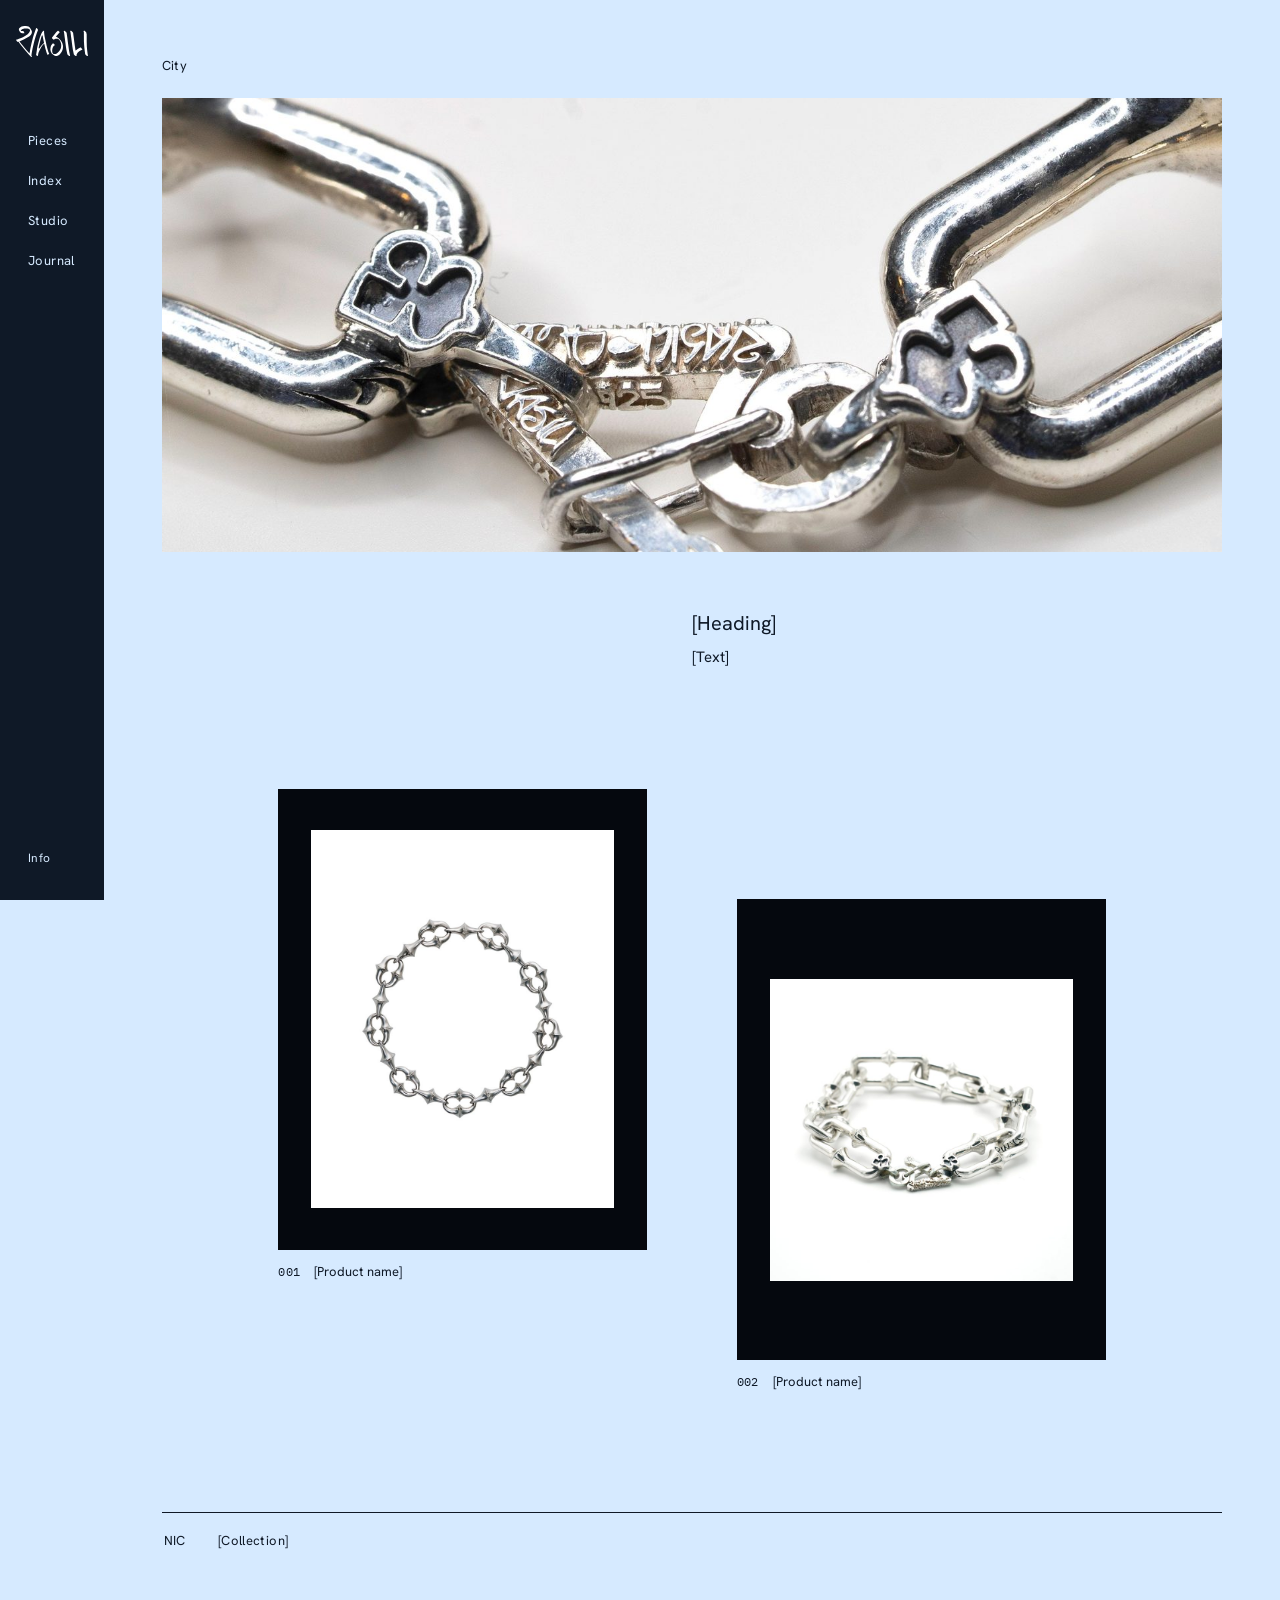
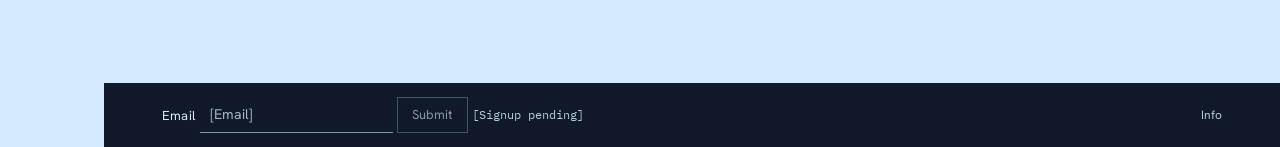
==== collection.html @ 46f1f7d4 "Build Vasili2 pale-blue gallery prototype Static site for GitHub Pages under /Vasili2/: navy side ra" ====
<!doctype html>
<html lang="en">
<head>
<meta charset="utf-8">
<meta name="viewport" content="width=device-width, initial-scale=1">
<title>Collection | Vasili</title>
<meta name="robots" content="noindex">
<link rel="preconnect" href="https://fonts.googleapis.com">
<link rel="preconnect" href="https://fonts.gstatic.com" crossorigin>
<link rel="stylesheet" href="https://fonts.googleapis.com/css2?family=Hanken+Grotesk:wght@400;500&family=IBM+Plex+Mono:wght@400&display=swap">
<link rel="stylesheet" href="css/site.css">
</head>
<body data-page="">
<div id="chrome"></div>

<main id="main">
  <div class="page" id="coll"></div>
</main>

<footer id="strip"></footer>

<script src="data/site-data.js"></script>
<script src="js/site.js"></script>
<script src="js/collection.js"></script>
</body>
</html>
---- css/site.css ----
/* Vasili2 prototype. Shared styles for every public page. */

:root {
  --ice: #D6EAFF;      /* dominant page field */
  --ice-2: #C3D1E2;    /* inset surfaces */
  --mute: #7F9BBD;     /* nonessential rules and decoration only */
  --navy: #0F1927;     /* navigation, controls, readable text */
  --ink: #05080E;      /* photographic stages, hidden map */
  --accent: #8FD0FF;   /* interactive accent on dark backgrounds */

  --rail: 104px;
  --gutter: clamp(16px, 4.5vw, 72px);
  --sans: "Hanken Grotesk", "Helvetica Neue", Helvetica, Arial, sans-serif;
  --mono: "IBM Plex Mono", ui-monospace, "SFMono-Regular", Menlo, Consolas, monospace;
  --t-fast: 160ms;
  --t: 240ms;
  --ease: cubic-bezier(.3, .1, .2, 1);
}

*, *::before, *::after { box-sizing: border-box; }

html { -webkit-text-size-adjust: 100%; }

body {
  margin: 0;
  background: var(--ice);
  color: var(--navy);
  font-family: var(--sans);
  font-size: 15px;
  line-height: 1.5;
  overflow-x: hidden;
}

img { display: block; max-width: 100%; }
a { color: inherit; }
button { font: inherit; color: inherit; }

:focus-visible {
  outline: 2px solid var(--navy);
  outline-offset: 3px;
}
.on-dark :focus-visible,
.rail :focus-visible,
.topbar :focus-visible,
.strip :focus-visible,
.dlg--dark :focus-visible { outline-color: var(--accent); }

.visually-hidden {
  position: absolute !important; width: 1px; height: 1px; padding: 0; margin: -1px;
  overflow: hidden; clip: rect(0 0 0 0); white-space: nowrap; border: 0;
}

.skip {
  position: fixed; left: 8px; top: -60px; z-index: 100;
  background: var(--navy); color: var(--ice); padding: 10px 14px; text-decoration: none;
}
.skip:focus { top: 8px; }

.mono { font-family: var(--mono); font-size: 12px; letter-spacing: .02em; }
.ph { color: var(--navy); }           /* placeholder text, kept readable */
.label { font-size: 13px; letter-spacing: .03em; }

/* Text-style controls ------------------------------------------------------------ */
.tbtn {
  background: none; border: 0; padding: 10px 2px; min-height: 44px; cursor: pointer;
  font-size: 13px; letter-spacing: .03em; text-decoration: none;
  display: inline-flex; align-items: center; gap: 8px;
  transition: opacity var(--t-fast) var(--ease);
}
.tbtn:hover { opacity: .65; }
.tbtn[disabled] { cursor: default; opacity: .55; }
.tbtn--line { border-bottom: 1px solid currentColor; padding-bottom: 4px; min-height: 0; }

/* Desktop rail -------------------------------------------------------------------- */
.rail {
  position: fixed; inset: 0 auto 0 0; width: var(--rail); z-index: 40;
  background: var(--navy); color: var(--ice);
  display: flex; flex-direction: column; padding: 26px 0 22px;
}
.rail__logo { display: block; padding: 0 16px; }
.rail__logo img { width: 72px; height: auto; }
.rail__nav { list-style: none; margin: 64px 0 0; padding: 0; }
.rail__nav a,
.rail__nav button,
.rail__info {
  position: relative; display: flex; align-items: center; width: 100%;
  min-height: 40px; padding: 0 16px 0 28px; background: none; border: 0;
  font-size: 13px; letter-spacing: .03em; text-decoration: none; cursor: pointer; text-align: left;
  transition: opacity var(--t-fast) var(--ease);
}
.rail__nav a:hover, .rail__nav button:hover, .rail__info:hover { opacity: .7; }
.rail__nav [aria-current="page"]::before,
.rail__nav [aria-expanded="true"]::before {
  content: ""; position: absolute; left: 0; top: 50%; width: 18px; height: 1px; background: var(--ice);
}
.rail__info { margin-top: auto; font-size: 12px; }

.topbar { display: none; }

main, .strip { margin-left: var(--rail); }

/* Mobile top bar ------------------------------------------------------------------ */
@media (max-width: 820px) {
  .rail { display: none; }
  main, .strip { margin-left: 0; }
  .topbar {
    position: sticky; top: 0; z-index: 40; display: flex; align-items: center; justify-content: space-between;
    height: 56px; padding: 0 16px; background: var(--navy); color: var(--ice);
  }
  .topbar__logo img { width: 62px; height: auto; }
  .topbar .tbtn { color: var(--ice); }
}

/* Dialogs ------------------------------------------------------------------------- */
.dlg {
  border: 0; padding: 0; color: var(--navy); background: var(--ice-2);
  max-width: none; max-height: none;
}
.dlg::backdrop { background: rgba(5, 8, 14, .5); }
.dlg[open] { animation: dlg-in var(--t) var(--ease); }
@keyframes dlg-in { from { opacity: 0; } to { opacity: 1; } }
.dlg--dark { background: var(--ink); color: var(--ice); }
.dlg__close { position: absolute; top: 10px; right: 16px; }

.info-dlg {
  position: fixed; margin: 0; left: calc(var(--rail) + 12px); top: auto; bottom: 20px;
  width: 260px; background: var(--navy); color: var(--ice); padding: 18px 20px 14px;
}
.info-dlg::backdrop { background: transparent; }
.info-dlg ul { list-style: none; margin: 0; padding: 0; }
.info-dlg a { display: flex; align-items: center; min-height: 40px; text-decoration: none; font-size: 13px; }
.info-dlg a:hover { opacity: .7; }
.info-dlg .dlg__close { position: static; margin-top: 6px; color: var(--ice); }

.index-dlg {
  position: fixed; margin: 0; inset: 0 auto 0 var(--rail); height: 100%;
  width: min(760px, calc(100vw - var(--rail))); padding: 34px 44px 40px; overflow-y: auto;
}
.index-dlg h2 { font-weight: 400; font-size: 13px; letter-spacing: .03em; margin: 0 0 28px; }
.index-grid { display: grid; grid-template-columns: repeat(3, 1fr); gap: 22px; margin-bottom: 44px; }
.index-tile { text-decoration: none; display: block; }
.index-tile__img { aspect-ratio: 4 / 5; background: var(--ink); overflow: hidden; }
.index-tile__img img { width: 100%; height: 100%; object-fit: cover; transition: transform var(--t) var(--ease); }
.index-tile:hover img { transform: scale(1.02); }
.index-tile__name { display: flex; justify-content: space-between; margin-top: 10px; font-size: 13px; }
.index-sel { list-style: none; display: flex; gap: 28px; padding: 18px 0 0; margin: 0; border-top: 1px solid var(--navy); }
.index-sel a { font-size: 13px; text-decoration: none; display: inline-flex; min-height: 44px; align-items: center; }
.index-sel a:hover { text-decoration: underline; }

.menu-dlg {
  position: fixed; margin: 0; inset: 0; width: 100%; height: 100%;
  background: var(--navy); color: var(--ice); padding: 0 16px 32px; overflow-y: auto;
}
.menu-dlg__bar { display: flex; justify-content: space-between; align-items: center; height: 56px; }
.menu-dlg__bar img { width: 62px; }
.menu-dlg__bar .tbtn { color: var(--ice); }
.menu-dlg nav ul { list-style: none; padding: 0; margin: 40px 0 0; }
.menu-dlg nav a, .menu-dlg nav button {
  display: flex; align-items: center; min-height: 52px; font-size: 22px; text-decoration: none;
  background: none; border: 0; padding: 0; cursor: pointer; color: var(--ice);
}
.menu-dlg__info { margin-top: 40px; border-top: 1px solid rgba(214, 234, 255, .35); padding-top: 18px; }
.menu-dlg__info a { font-size: 14px !important; min-height: 44px !important; }

@media (max-width: 820px) {
  .info-dlg { left: 16px; right: 16px; width: auto; }
  .index-dlg { inset: 0; width: 100%; padding: 20px 16px 32px; }
  .index-grid { grid-template-columns: 1fr 1fr; gap: 14px; }
  .index-sel { flex-wrap: wrap; gap: 6px 22px; }
}

/* Email strip --------------------------------------------------------------------- */
.strip { background: var(--navy); color: var(--ice); }
.strip__inner {
  display: flex; flex-wrap: wrap; align-items: center; gap: 12px 20px;
  padding: 14px var(--gutter); min-height: 64px;
}
.strip label { font-size: 13px; letter-spacing: .03em; }
.strip input {
  flex: 0 1 280px; min-width: 0; height: 36px; padding: 0 10px; border: 0; border-bottom: 1px solid rgba(214, 234, 255, .6);
  background: transparent; color: var(--ice); font: inherit; font-size: 14px; border-radius: 0;
}
.strip input::placeholder { color: rgba(214, 234, 255, .75); }
.strip button { background: none; border: 1px solid rgba(214, 234, 255, .45); color: var(--ice); height: 36px; padding: 0 14px; font-size: 13px; }
.strip button[disabled] { opacity: .6; cursor: not-allowed; }
.strip .pending { font-family: var(--mono); font-size: 12px; color: var(--ice); opacity: .85; }
.strip__end { margin-left: auto; font-size: 12px; opacity: .85; }
.strip__end a { text-decoration: none; }
.strip__end a:hover { text-decoration: underline; }

/* Generic layout ------------------------------------------------------------------ */
.page { padding: 56px var(--gutter) 120px; }
.page-head { display: flex; flex-wrap: wrap; align-items: baseline; gap: 10px 32px; margin-bottom: 48px; }
.page-head h1 { font-size: 13px; font-weight: 400; letter-spacing: .03em; margin: 0; }

.frame {        /* dark photographic stage for light product photos */
  background: var(--ink); display: flex; align-items: center; justify-content: center; overflow: hidden;
}
.frame img { max-width: 100%; max-height: 100%; object-fit: contain; }
.frame--pad { padding: 9%; }
.cover { overflow: hidden; background: var(--ink); }
.cover img { width: 100%; height: 100%; object-fit: cover; }

.placeholder-box {
  border: 1px solid var(--navy); display: flex; align-items: center; justify-content: center;
  font-family: var(--mono); font-size: 12px; color: var(--navy); background: transparent;
}
.placeholder-box--video { aspect-ratio: 16 / 9; }
.on-dark .placeholder-box { border-color: rgba(214, 234, 255, .55); color: var(--ice); }

.card { text-decoration: none; display: block; }
.card__meta { display: flex; gap: 14px; align-items: baseline; padding-top: 12px; font-size: 13px; }
.card__img { transition: opacity var(--t) var(--ease); }
.card:hover .card__img { opacity: .9; }

/* Home: object stage -------------------------------------------------------------- */
.home-hero {
  min-height: calc(100vh - 0px); padding: 9vh var(--gutter) 6vh;
  display: flex; flex-direction: column; justify-content: center;
}
.stage-wrap {
  position: relative; width: 60%; margin-left: 22%;
  height: clamp(360px, 70vh, 860px);
}
.stage {
  position: absolute; inset: 0; background: var(--ink); touch-action: pan-y;
}
.slide {
  position: absolute; inset: 0; opacity: 0; visibility: hidden;
  transition: opacity 300ms var(--ease), visibility 0s linear 300ms;
}
.slide.is-active { opacity: 1; visibility: visible; transition: opacity 300ms var(--ease), visibility 0s; }
.slide__main { position: absolute; inset: 6% 0; display: flex; justify-content: center; align-items: center; }
.slide__main img { height: 100%; max-width: 80%; width: auto; object-fit: contain; }
.slide__inset {
  position: absolute; left: calc(-1 * clamp(140px, 15vw, 250px) * .55); bottom: -9%;
  width: clamp(140px, 15vw, 250px); aspect-ratio: 2 / 3; margin: 0;
  border: 1px solid var(--navy); background: var(--ink);
}
.slide__inset img { width: 100%; height: 100%; object-fit: cover; }

.stage-ctrl {
  width: 60%; margin-left: 22%; margin-top: calc(clamp(360px, 70vh, 860px) * .09 + 22px);
  display: flex; align-items: center; gap: 22px; border-top: 1px solid var(--navy); padding-top: 4px;
}
.stage-ctrl .count { margin-right: auto; }

@media (max-width: 820px) {
  .home-hero { min-height: 0; padding: 16px 16px 24px; }
  .stage-wrap, .stage-ctrl { width: 100%; margin-left: 0; }
  .stage-wrap { height: min(118vw, 66vh); }
  .slide__main { inset: 6% 0; }
  .slide__main img { max-width: 86%; }
  .slide__inset { left: 12px; top: calc(100% - 16px); bottom: auto; width: 30%; }
  .stage-ctrl {
    margin-top: 0; min-height: calc((100vw - 32px) * .45 - 16px);
    padding: 6px 0 0 calc(30% + 28px); border-top: 0;
    display: grid; grid-template-columns: auto auto; justify-content: start; align-content: start; gap: 0 18px;
  }
  .stage-ctrl .count { grid-column: 1 / -1; margin: 6px 0 2px; }
}

/* Home: collection composition ---------------------------------------------------- */
.home-coll {
  display: grid; grid-template-columns: repeat(12, 1fr); column-gap: 20px;
  padding: 16vh var(--gutter) 18vh;
}
.home-coll__city { grid-column: 2 / span 5; grid-row: 1 / span 2; }
.home-coll__city .cover { aspect-ratio: 2 / 3; }
.home-coll__nic { grid-column: 8 / span 3; grid-row: 1; margin-top: 18vh; }
.home-coll__nic .cover { aspect-ratio: 4 / 5; }
.home-coll__video { grid-column: 8 / span 4; grid-row: 2; align-self: end; margin-top: 64px; }
.coll-tile { text-decoration: none; display: block; }
.coll-tile img { transition: transform 300ms var(--ease); }
.coll-tile:hover img { transform: scale(1.015); }
.coll-tile__name { display: flex; justify-content: space-between; padding-top: 12px; font-size: 13px; letter-spacing: .03em; }

@media (max-width: 820px) {
  .home-coll { display: block; padding: 96px 16px 80px; }
  .home-coll__city { width: 82%; }
  .home-coll__nic { width: 58%; margin: 56px 0 0 auto; }
  .home-coll__video { margin-top: 56px; }
}

/* Pieces -------------------------------------------------------------------------- */
.filters { display: flex; gap: 24px; list-style: none; margin: 0; padding: 0; }
.filters button { background: none; border: 0; cursor: pointer; font-size: 13px; letter-spacing: .03em; min-height: 44px; padding: 0; position: relative; }
.filters button[aria-pressed="true"]::after { content: ""; position: absolute; left: 0; right: 0; bottom: 10px; height: 1px; background: var(--navy); }
.filters button:hover { opacity: .7; }

.ex-grid {
  display: grid; grid-template-columns: repeat(4, 1fr); column-gap: clamp(20px, 3vw, 48px); row-gap: 72px;
  align-items: start;
}
.ex-grid > li { list-style: none; position: relative; }
.ex-grid { padding: 0; margin: 0; }
.ex-grid .is-lead { grid-column: 1 / span 2; grid-row: span 2; }
.ex-grid .is-lead .card__img { aspect-ratio: 4 / 5; }
.ex-grid .slot-2 { grid-column: 3; margin-top: 18%; }
.ex-grid .slot-3 { grid-column: 4; margin-top: 62%; }
.ex-grid .slot-4 { grid-column: 3 / span 2; width: 62%; margin-left: 38%; }
.ex-grid .card__img { aspect-ratio: 4 / 5; }
.ex-grid .quick { position: absolute; right: 0; bottom: 0; }
.ex-grid.is-filtering li { animation: fade-in var(--t) var(--ease); }
@keyframes fade-in { from { opacity: 0; } to { opacity: 1; } }

@media (max-width: 820px) {
  .page { padding: 32px 16px 80px; }
  .ex-grid { grid-template-columns: 1fr 1fr; row-gap: 48px; column-gap: 14px; }
  .ex-grid .is-lead { grid-column: 1 / span 2; grid-row: auto; }
  .ex-grid .slot-2 { grid-column: 1; margin-top: 0; }
  .ex-grid .slot-3 { grid-column: 2; margin-top: 30%; }
  .ex-grid .slot-4 { grid-column: 1 / span 2; width: 70%; margin-left: 30%; }
}

/* Quick view */
.qv-dlg { width: min(860px, calc(100vw - 32px)); padding: 0; }
.qv { display: grid; grid-template-columns: 1.2fr 1fr; }
.qv .frame { aspect-ratio: 4 / 5; }
.qv__body { padding: 56px 28px 28px; display: flex; flex-direction: column; gap: 10px; }
.qv__body .tbtn--line { align-self: flex-start; margin-top: auto; }
@media (max-width: 640px) { .qv { grid-template-columns: 1fr; } .qv .frame { aspect-ratio: 1; } .qv__body { padding: 20px 16px; } }

/* Collection ---------------------------------------------------------------------- */
.coll-label { display: flex; gap: 18px; align-items: baseline; margin: 0 0 22px; font-size: 13px; font-weight: 400; letter-spacing: .03em; }

.coll--landscape .coll-hero { aspect-ratio: 21 / 9; }
.coll--landscape .coll-intro { max-width: 380px; margin: 56px 0 0 50%; }
.coll--landscape .coll-pieces {
  display: grid; grid-template-columns: 1fr 1fr; column-gap: clamp(32px, 7vw, 120px); row-gap: 96px;
  width: 78%; margin: 120px auto 0; padding: 0; list-style: none;
}
.coll--landscape .coll-pieces li:nth-child(even) { margin-top: 30%; }

.coll--portrait .coll-top { display: grid; grid-template-columns: repeat(12, 1fr); column-gap: 20px; align-items: end; }
.coll--portrait .coll-hero { grid-column: 6 / span 5; aspect-ratio: 2 / 3; margin-top: 4vh; }
.coll--portrait .coll-intro { grid-column: 2 / span 3; grid-row: 1; align-self: end; padding-bottom: 24px; }
.coll--portrait .coll-pieces { list-style: none; padding: 0; margin: 140px 0 0; display: grid; grid-template-columns: repeat(12, 1fr); column-gap: 20px; row-gap: 40px; }
.coll--portrait .coll-pieces li:nth-child(3n+1) { grid-column: 2 / span 4; }
.coll--portrait .coll-pieces li:nth-child(3n+2) { grid-column: 8 / span 3; margin-top: 30vh; }
.coll--portrait .coll-pieces li:nth-child(3n) { grid-column: 4 / span 4; }

.coll-pieces .card__img { aspect-ratio: 4 / 5; }
.coll-intro h2 { font-weight: 400; font-size: 20px; margin: 0 0 8px; }
.coll-intro p { margin: 0; }

@media (max-width: 820px) {
  .coll--landscape .coll-hero { aspect-ratio: 4 / 3; }
  .coll--landscape .coll-intro { margin: 32px 0 0; }
  .coll--landscape .coll-pieces { grid-template-columns: 1fr; width: 100%; row-gap: 56px; margin-top: 64px; }
  .coll--landscape .coll-pieces li:nth-child(even) { margin-top: 0; width: 76%; margin-left: auto; }
  .coll--portrait .coll-top { display: block; }
  .coll--portrait .coll-hero { width: 82%; margin-left: auto; }
  .coll--portrait .coll-intro { padding: 28px 0 0; }
  .coll--portrait .coll-pieces { display: block; margin-top: 64px; }
  .coll--portrait .coll-pieces li { margin-bottom: 56px; }
  .coll--portrait .coll-pieces li:nth-child(odd) { width: 80%; }
  .coll--portrait .coll-pieces li:nth-child(even) { width: 66%; margin-left: auto; margin-top: 0; }
}

.coll-other { display: flex; gap: 28px; margin-top: 120px; border-top: 1px solid var(--navy); padding-top: 6px; }

/* Product ------------------------------------------------------------------------- */
.pd { padding: 32px var(--gutter) 120px; }
.pd-stage {
  position: relative; width: 100%; height: clamp(380px, 76vh, 900px); background: var(--ink);
  border: 0; padding: 0; cursor: zoom-in; display: block;
}
.pd-stage__img { position: absolute; inset: 0; display: flex; align-items: center; justify-content: center; padding: 5%; transition: opacity var(--t) var(--ease); }
.pd-stage__img img { max-width: 100%; max-height: 100%; object-fit: contain; }
.pd-stage__hint { position: absolute; right: 16px; bottom: 12px; color: var(--ice); }
.pd-thumbs { display: flex; gap: 10px; list-style: none; margin: 12px 0 0; padding: 0; overflow-x: auto; }
.pd-thumbs button { width: 64px; height: 80px; padding: 0; border: 1px solid transparent; background: var(--ink); cursor: pointer; display: block; }
.pd-thumbs button[aria-current="true"] { border-color: var(--navy); outline: 1px solid var(--navy); outline-offset: 2px; }
.pd-thumbs img { width: 100%; height: 100%; object-fit: cover; }

.pd-band {
  margin-top: 36px; background: var(--ice-2); display: flex; align-items: center; gap: 28px;
  padding: 6px 20px; border-top: 1px solid var(--navy);
}
.pd-band h1 { font-size: 15px; font-weight: 400; margin: 0; }
.pd-band .tbtn { margin-left: auto; }
.pd-band .tbtn span[aria-hidden] { display: inline-block; transition: transform var(--t) var(--ease); }
.pd-band .tbtn[aria-expanded="true"] span[aria-hidden] { transform: rotate(45deg); }

.pd-details { background: var(--ice-2); display: grid; grid-template-rows: 0fr; transition: grid-template-rows var(--t) var(--ease); }
.pd-details.is-open { grid-template-rows: 1fr; }
.pd-details > div { overflow: hidden; }
.pd-details__inner { display: grid; grid-template-columns: 2fr 1fr; gap: 24px 48px; padding: 20px 20px 26px; border-top: 1px solid var(--mute); }
.pd-options { border: 1px dashed var(--navy); min-height: 64px; display: flex; align-items: center; justify-content: center; }
.pd-origin { grid-column: 1 / -1; font-size: 12px; }
.pd-origin a { text-decoration: underline; text-underline-offset: 3px; }

.pd-lower { display: grid; grid-template-columns: repeat(12, 1fr); column-gap: 20px; margin-top: 120px; }
.pd-video { grid-column: 2 / span 6; }
.pd-related { grid-column: 9 / span 4; }
.pd-related h2 { font-weight: 400; font-size: 13px; margin: 0 0 16px; letter-spacing: .03em; }
.pd-related ul { list-style: none; padding: 0; margin: 0; display: grid; grid-template-columns: 1fr 1fr; gap: 16px; }
.pd-related .card__img { aspect-ratio: 4 / 5; }

@media (max-width: 820px) {
  .pd { padding: 0 0 80px; }
  .pd-stage { height: min(120vw, 70vh); }
  .pd-thumbs { padding: 0 16px; }
  .pd-band { margin: 24px 16px 0; padding: 4px 14px; gap: 16px; }
  .pd-details { margin: 0 16px; }
  .pd-details__inner { grid-template-columns: 1fr; }
  .pd-lower { display: block; margin: 80px 16px 0; }
  .pd-related { margin-top: 64px; }
}

/* Lightbox */
.lb { position: fixed; inset: 0; width: 100%; height: 100%; margin: 0; }
.lb__img { position: absolute; inset: 56px 16px 72px; display: flex; align-items: center; justify-content: center; }
.lb__img img { max-width: 100%; max-height: 100%; object-fit: contain; }
.lb__bar { position: absolute; left: 0; right: 0; bottom: 0; display: flex; gap: 22px; align-items: center; padding: 8px 20px; }
.lb__bar .count { margin-right: auto; }
.lb .tbtn { color: var(--ice); }

/* Studio -------------------------------------------------------------------------- */
.tabs { display: flex; gap: 28px; border-bottom: 1px solid var(--navy); margin-bottom: 64px; }
.tabs [role="tab"] { background: none; border: 0; padding: 0; min-height: 44px; cursor: pointer; font-size: 13px; letter-spacing: .03em; position: relative; }
.tabs [role="tab"][aria-selected="true"]::after { content: ""; position: absolute; left: 0; right: 0; bottom: -1px; height: 3px; background: var(--navy); }
.tabs [role="tab"]:hover { opacity: .7; }
.studio-panel { display: grid; grid-template-columns: repeat(12, 1fr); column-gap: 20px; }
.studio-panel[hidden] { display: none; }
.studio-panel .main-img { grid-column: 1 / span 6; aspect-ratio: 2 / 3; }
.studio-panel .copy { grid-column: 8 / span 4; align-self: start; padding-top: 12vh; }
.studio-panel .copy h2 { font-size: 20px; font-weight: 400; margin: 0 0 10px; }
.studio-panel .copy p { margin: 0 0 1em; }
.studio-panel .second { grid-column: 9 / span 3; aspect-ratio: 4 / 5; margin-top: 14vh; }
.studio-panel.is-showing { animation: fade-in var(--t) var(--ease); }
@media (max-width: 820px) {
  .tabs { gap: 20px; overflow-x: auto; margin-bottom: 32px; }
  .studio-panel { display: block; }
  .studio-panel .copy { padding-top: 28px; }
  .studio-panel .second { width: 60%; margin: 40px 0 0 auto; }
}

/* Journal ------------------------------------------------------------------------- */
.jr-grid { list-style: none; padding: 0; margin: 0; display: grid; grid-template-columns: repeat(6, 1fr); column-gap: clamp(16px, 2.6vw, 40px); row-gap: 72px; align-items: start; }
.jr-grid .size-tall  { grid-column: span 2; }
.jr-grid .size-tall .cover { aspect-ratio: 2 / 3; }
.jr-grid .size-wide  { grid-column: span 3; margin-top: 12vh; }
.jr-grid .size-wide .cover { aspect-ratio: 4 / 3; }
.jr-grid .size-small { grid-column: span 1; margin-top: 4vh; }
.jr-grid .size-small .cover { aspect-ratio: 4 / 5; }
.jr-grid .is-ad { grid-column: span 2; }
.jr-entry { display: block; width: 100%; padding: 0; border: 0; background: none; text-align: left; cursor: pointer; }
.jr-entry .cover img { transition: transform 300ms var(--ease); }
.jr-entry:hover .cover img { transform: scale(1.015); }
.jr-meta { display: flex; gap: 14px; align-items: baseline; padding-top: 12px; font-size: 13px; }
.ad-box { aspect-ratio: 6 / 5; }
@media (max-width: 820px) {
  .jr-grid { grid-template-columns: 1fr 1fr; row-gap: 44px; }
  .jr-grid .size-tall, .jr-grid .size-wide, .jr-grid .is-ad { grid-column: span 2; margin-top: 0; }
  .jr-grid .size-small { grid-column: span 1; margin-top: 0; }
  .jr-grid .size-tall { width: 84%; }
}
.jr-dlg { width: min(980px, calc(100vw - 32px)); max-height: calc(100vh - 48px); overflow-y: auto; }
.jr-dlg__body { display: grid; grid-template-columns: 1fr 1fr; }
.jr-dlg__body .cover { aspect-ratio: 4 / 5; }
.jr-dlg__copy { padding: 56px 32px 32px; }
.jr-dlg__copy h2 { font-weight: 400; font-size: 20px; margin: 8px 0 12px; }
@media (max-width: 640px) { .jr-dlg__body { grid-template-columns: 1fr; } .jr-dlg__copy { padding: 20px 16px 28px; } }

/* Info ---------------------------------------------------------------------------- */
.info-layout { display: grid; grid-template-columns: 200px 1fr; gap: 48px; }
.info-toc { position: sticky; top: 32px; align-self: start; list-style: none; margin: 0; padding: 0; }
.info-toc a { display: flex; align-items: center; min-height: 40px; text-decoration: none; font-size: 13px; }
.info-toc a:hover { text-decoration: underline; }
.info-sec { max-width: 680px; padding-bottom: 96px; scroll-margin-top: 72px; }
.info-sec > h2 { font-weight: 400; font-size: 13px; letter-spacing: .03em; margin: 0 0 22px; padding-bottom: 8px; border-bottom: 1px solid var(--navy); }
.info-sec h3 { font-weight: 400; font-size: 18px; margin: 0 0 8px; }
.faq details { border-bottom: 1px solid var(--mute); }
.faq summary { list-style: none; cursor: pointer; display: flex; justify-content: space-between; align-items: center; min-height: 52px; gap: 16px; }
.faq summary::-webkit-details-marker { display: none; }
.faq summary::after { content: "+"; font-family: var(--mono); transition: transform var(--t) var(--ease); }
.faq details[open] summary::after { transform: rotate(45deg); }
.faq .answer { padding: 0 0 20px; }
.faq .answer p { margin: 0 0 .6em; }
.faq .answer a { font-size: 12px; text-underline-offset: 3px; }
.form-row { display: flex; flex-direction: column; gap: 6px; margin-bottom: 18px; }
.form-row label { font-size: 13px; }
.form-row input, .form-row textarea {
  font: inherit; color: var(--navy); background: transparent; border: 0; border-bottom: 1px solid var(--navy); padding: 8px 0; border-radius: 0;
}
.form-row textarea { min-height: 120px; resize: vertical; border: 1px solid var(--navy); padding: 8px; }
.form-row input::placeholder, .form-row textarea::placeholder { color: var(--navy); opacity: .75; }
.form-actions { display: flex; gap: 18px; align-items: center; }
.form-actions button { height: 40px; padding: 0 16px; background: var(--navy); color: var(--ice); border: 0; }
.form-actions button[disabled] { opacity: .55; cursor: not-allowed; }
@media (max-width: 820px) {
  .info-layout { display: block; }
  .info-toc { position: static; display: flex; flex-wrap: wrap; gap: 0 20px; margin-bottom: 40px; }
}

/* Motion preferences -------------------------------------------------------------- */
@media (prefers-reduced-motion: reduce) {
  *, *::before, *::after { animation-duration: 1ms !important; animation-iteration-count: 1 !important; transition-duration: 1ms !important; scroll-behavior: auto !important; }
}
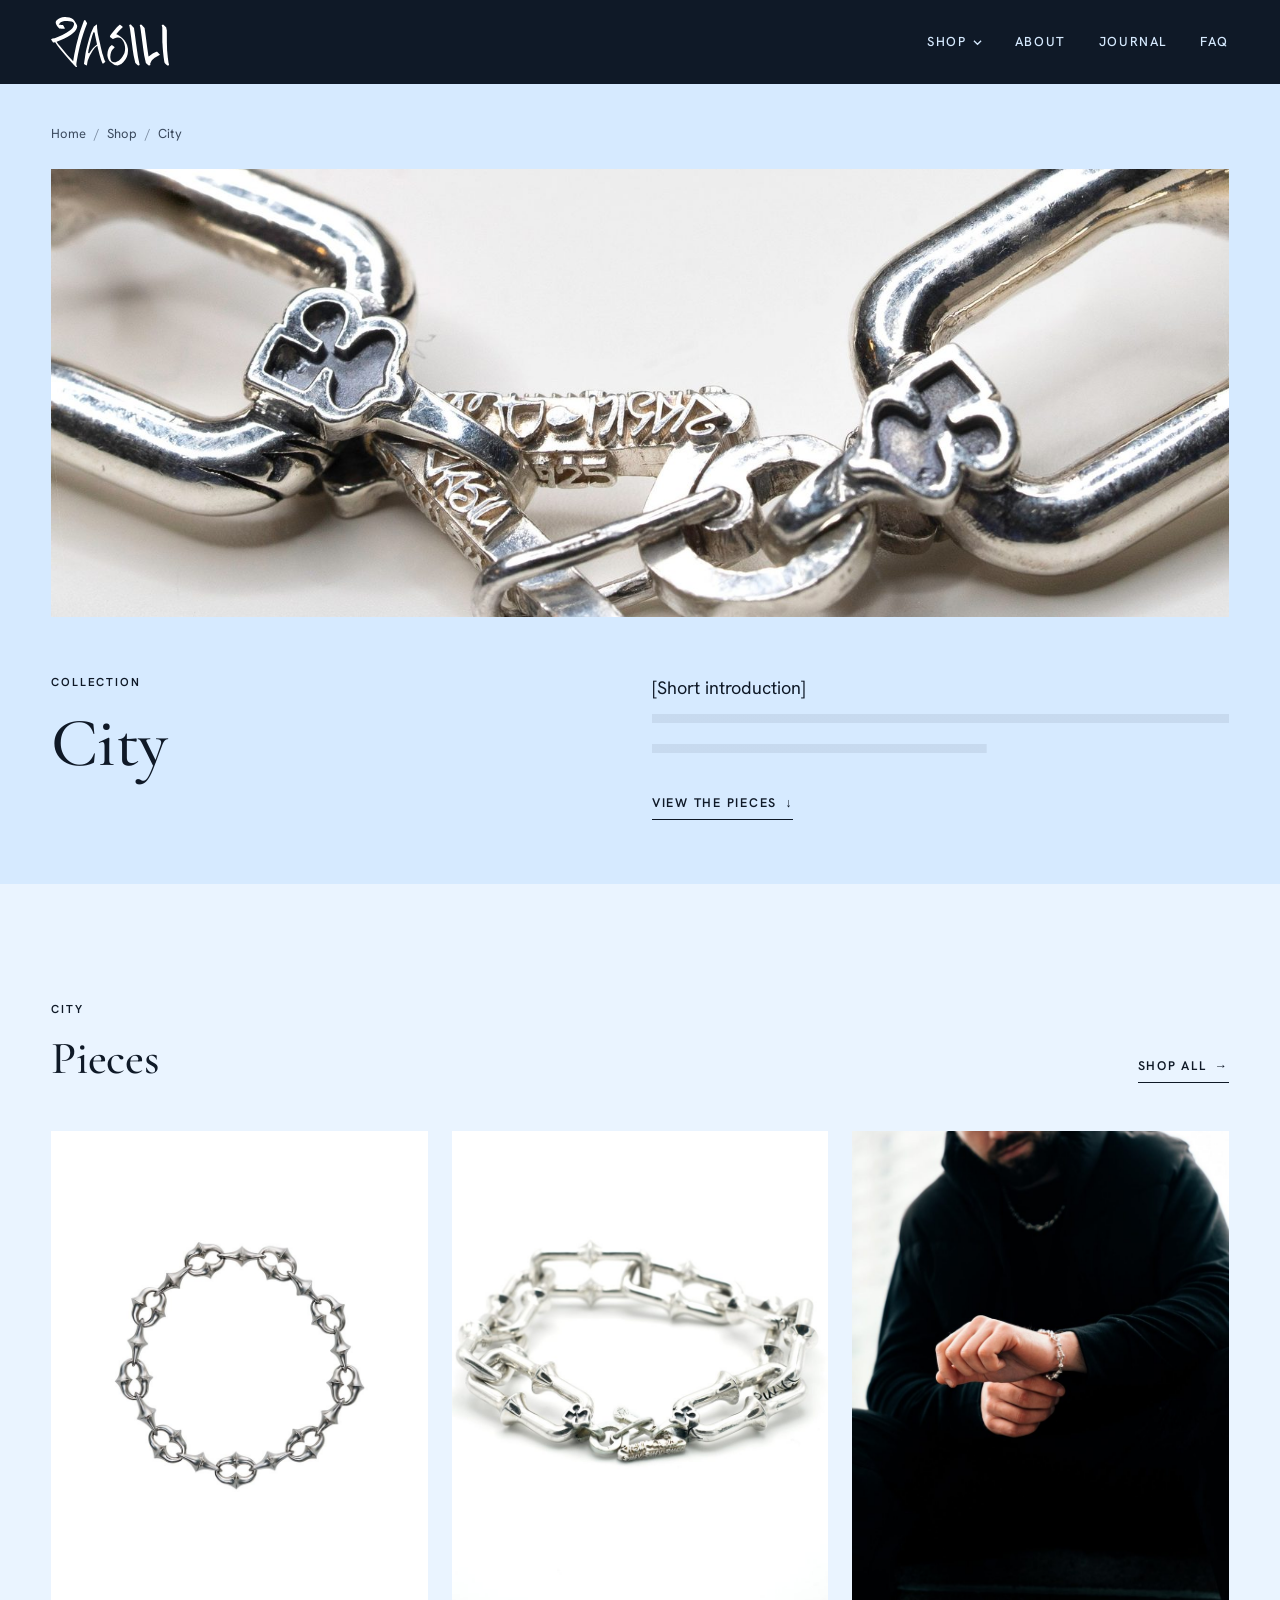
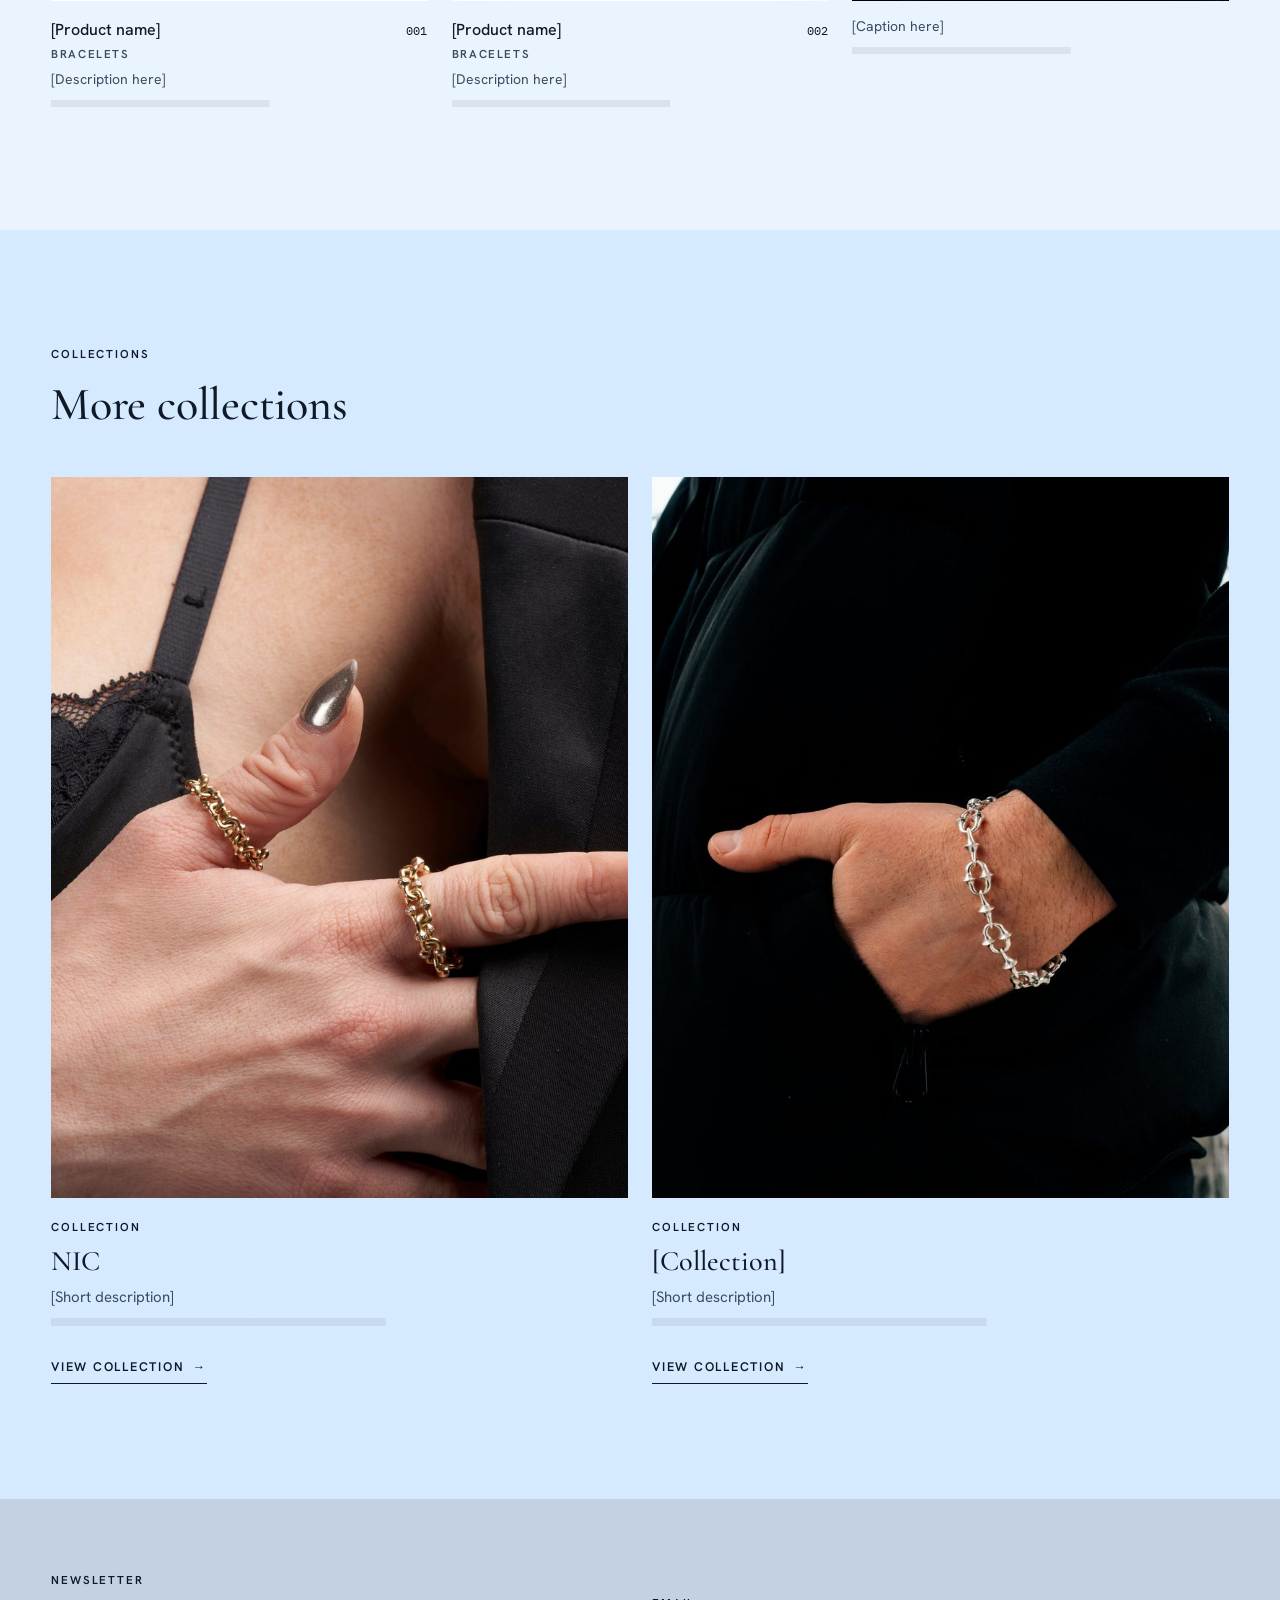
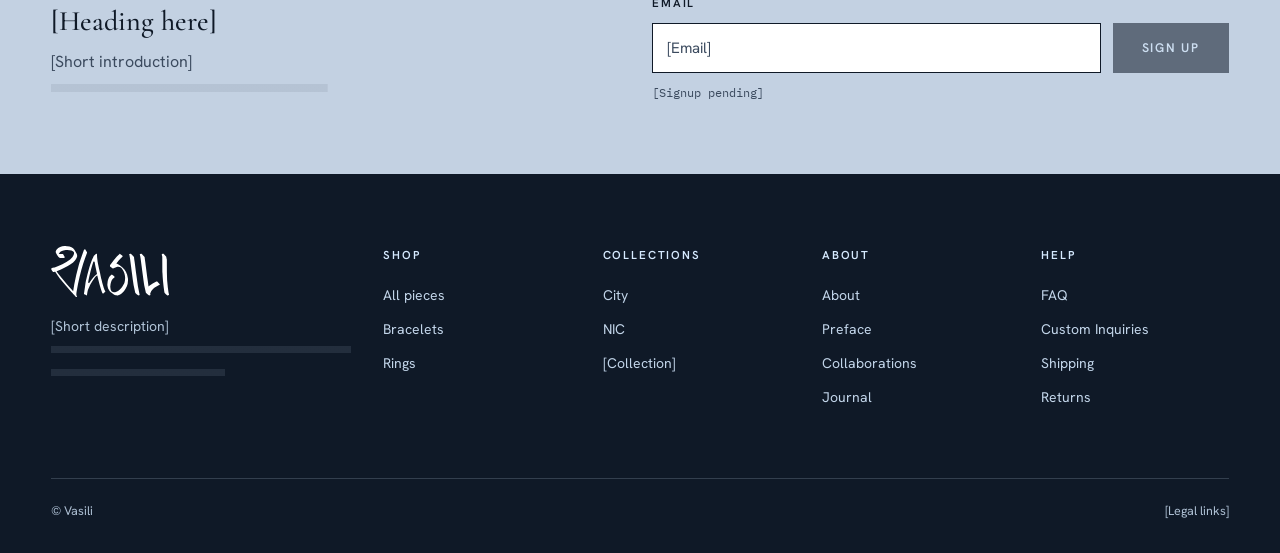
==== commit 385d5899: "Rebuild homepage and site chrome as a conventional jewelry storefront Replace the side rail with a h" ====
--- a/collection.html
+++ b/collection.html
@@ -5,19 +5,18 @@
 <meta name="viewport" content="width=device-width, initial-scale=1">
 <title>Collection | Vasili</title>
 <meta name="robots" content="noindex">
-<link rel="preconnect" href="https://fonts.googleapis.com">
-<link rel="preconnect" href="https://fonts.gstatic.com" crossorigin>
-<link rel="stylesheet" href="https://fonts.googleapis.com/css2?family=Hanken+Grotesk:wght@400;500&family=IBM+Plex+Mono:wght@400&display=swap">
+<link rel="preload" href="assets/fonts/cormorant-garamond-latin.woff2" as="font" type="font/woff2" crossorigin>
+<link rel="preload" href="assets/fonts/hanken-grotesk-latin.woff2" as="font" type="font/woff2" crossorigin>
 <link rel="stylesheet" href="css/site.css">
 </head>
-<body data-page="">
+<body data-page="shop">
 <div id="chrome"></div>
 
 <main id="main">
-  <div class="page" id="coll"></div>
+  <div id="coll"></div>
 </main>
 
-<footer id="strip"></footer>
+<div id="site-end"></div>
 
 <script src="data/site-data.js"></script>
 <script src="js/site.js"></script>
--- a/css/site.css
+++ b/css/site.css
@@ -1,501 +1,516 @@
 /* Vasili2 prototype. Shared styles for every public page. */
 
+@font-face {
+  font-family: "Cormorant Garamond";
+  src: url("../assets/fonts/cormorant-garamond-latin.woff2") format("woff2");
+  font-weight: 300 700; font-style: normal; font-display: swap;
+}
+@font-face {
+  font-family: "Hanken Grotesk";
+  src: url("../assets/fonts/hanken-grotesk-latin.woff2") format("woff2");
+  font-weight: 100 900; font-style: normal; font-display: swap;
+}
+@font-face {
+  font-family: "IBM Plex Mono";
+  src: url("../assets/fonts/ibm-plex-mono-400-latin.woff2") format("woff2");
+  font-weight: 400; font-style: normal; font-display: swap;
+}
+
 :root {
-  --ice: #D6EAFF;      /* dominant page field */
-  --ice-2: #C3D1E2;    /* inset surfaces */
-  --mute: #7F9BBD;     /* nonessential rules and decoration only */
-  --navy: #0F1927;     /* navigation, controls, readable text */
-  --ink: #05080E;      /* photographic stages, hidden map */
-  --accent: #8FD0FF;   /* interactive accent on dark backgrounds */
-
-  --rail: 104px;
-  --gutter: clamp(16px, 4.5vw, 72px);
+  --ice: #D6EAFF;       /* main pale-blue field */
+  --ice-soft: #EAF4FF;  /* lighter tint for alternating sections */
+  --ice-2: #C3D1E2;     /* inset surfaces */
+  --mute: #7F9BBD;      /* rules and decoration only */
+  --navy: #0F1927;      /* header, footer, text, buttons */
+  --navy-2: #1A2738;    /* hover on navy */
+  --ink: #05080E;
+  --accent: #8FD0FF;    /* accent on dark backgrounds */
+  --paper: #FFFFFF;     /* product photo tiles */
+  --text-2: #3B4A5E;    /* secondary text on pale blue (AA contrast) */
+
+  --wrap: 1360px;
+  --pad: clamp(20px, 4vw, 56px);
+  --sec: clamp(72px, 9vw, 128px);
+  --serif: "Cormorant Garamond", "Cormorant", Garamond, "Times New Roman", serif;
   --sans: "Hanken Grotesk", "Helvetica Neue", Helvetica, Arial, sans-serif;
-  --mono: "IBM Plex Mono", ui-monospace, "SFMono-Regular", Menlo, Consolas, monospace;
+  --mono: "IBM Plex Mono", ui-monospace, Menlo, Consolas, monospace;
   --t-fast: 160ms;
-  --t: 240ms;
+  --t: 260ms;
   --ease: cubic-bezier(.3, .1, .2, 1);
+  --header: 84px;
 }
 
 *, *::before, *::after { box-sizing: border-box; }
-
-html { -webkit-text-size-adjust: 100%; }
-
+html { -webkit-text-size-adjust: 100%; scroll-padding-top: calc(var(--header) + 16px); }
 body {
-  margin: 0;
-  background: var(--ice);
-  color: var(--navy);
-  font-family: var(--sans);
-  font-size: 15px;
-  line-height: 1.5;
-  overflow-x: hidden;
-}
-
+  margin: 0; background: var(--ice); color: var(--navy);
+  font-family: var(--sans); font-size: 16px; line-height: 1.6; overflow-x: hidden;
+  -webkit-font-smoothing: antialiased;
+}
 img { display: block; max-width: 100%; }
 a { color: inherit; }
 button { font: inherit; color: inherit; }
-
-:focus-visible {
-  outline: 2px solid var(--navy);
-  outline-offset: 3px;
-}
-.on-dark :focus-visible,
-.rail :focus-visible,
-.topbar :focus-visible,
-.strip :focus-visible,
-.dlg--dark :focus-visible { outline-color: var(--accent); }
+h1, h2, h3, p { margin: 0; }
+
+:focus-visible { outline: 2px solid var(--navy); outline-offset: 3px; }
+.site-header :focus-visible, .site-footer :focus-visible, .menu-dlg :focus-visible, .band--navy :focus-visible { outline-color: var(--accent); }
 
 .visually-hidden {
   position: absolute !important; width: 1px; height: 1px; padding: 0; margin: -1px;
   overflow: hidden; clip: rect(0 0 0 0); white-space: nowrap; border: 0;
 }
-
-.skip {
-  position: fixed; left: 8px; top: -60px; z-index: 100;
-  background: var(--navy); color: var(--ice); padding: 10px 14px; text-decoration: none;
-}
+.skip { position: fixed; left: 8px; top: -60px; z-index: 100; background: var(--paper); color: var(--navy); padding: 10px 14px; text-decoration: none; }
 .skip:focus { top: 8px; }
 
+.wrap { max-width: var(--wrap); margin: 0 auto; padding: 0 var(--pad); }
+
+/* Type ------------------------------------------------------------------------- */
+.eyebrow { display: block; font-size: 11.5px; font-weight: 600; letter-spacing: .16em; text-transform: uppercase; margin-bottom: 16px; }
+.display { font-family: var(--serif); font-weight: 500; font-size: clamp(44px, 5.4vw, 80px); line-height: 1.02; letter-spacing: -.01em; }
+.h2 { font-family: var(--serif); font-weight: 500; font-size: clamp(34px, 3.6vw, 52px); line-height: 1.06; letter-spacing: -.005em; }
+.h3 { font-family: var(--serif); font-weight: 500; font-size: clamp(26px, 2.2vw, 32px); line-height: 1.12; }
+.lead { font-size: 18px; line-height: 1.65; max-width: 36em; }
+.body-copy { max-width: 36em; }
+.body-copy p + p { margin-top: 1em; }
+.muted { color: var(--text-2); }
 .mono { font-family: var(--mono); font-size: 12px; letter-spacing: .02em; }
-.ph { color: var(--navy); }           /* placeholder text, kept readable */
-.label { font-size: 13px; letter-spacing: .03em; }
-
-/* Text-style controls ------------------------------------------------------------ */
-.tbtn {
-  background: none; border: 0; padding: 10px 2px; min-height: 44px; cursor: pointer;
-  font-size: 13px; letter-spacing: .03em; text-decoration: none;
-  display: inline-flex; align-items: center; gap: 8px;
-  transition: opacity var(--t-fast) var(--ease);
-}
-.tbtn:hover { opacity: .65; }
-.tbtn[disabled] { cursor: default; opacity: .55; }
-.tbtn--line { border-bottom: 1px solid currentColor; padding-bottom: 4px; min-height: 0; }
-
-/* Desktop rail -------------------------------------------------------------------- */
-.rail {
-  position: fixed; inset: 0 auto 0 0; width: var(--rail); z-index: 40;
-  background: var(--navy); color: var(--ice);
-  display: flex; flex-direction: column; padding: 26px 0 22px;
-}
-.rail__logo { display: block; padding: 0 16px; }
-.rail__logo img { width: 72px; height: auto; }
-.rail__nav { list-style: none; margin: 64px 0 0; padding: 0; }
-.rail__nav a,
-.rail__nav button,
-.rail__info {
-  position: relative; display: flex; align-items: center; width: 100%;
-  min-height: 40px; padding: 0 16px 0 28px; background: none; border: 0;
-  font-size: 13px; letter-spacing: .03em; text-decoration: none; cursor: pointer; text-align: left;
-  transition: opacity var(--t-fast) var(--ease);
-}
-.rail__nav a:hover, .rail__nav button:hover, .rail__info:hover { opacity: .7; }
-.rail__nav [aria-current="page"]::before,
-.rail__nav [aria-expanded="true"]::before {
-  content: ""; position: absolute; left: 0; top: 50%; width: 18px; height: 1px; background: var(--ice);
-}
-.rail__info { margin-top: auto; font-size: 12px; }
-
-.topbar { display: none; }
-
-main, .strip { margin-left: var(--rail); }
-
-/* Mobile top bar ------------------------------------------------------------------ */
-@media (max-width: 820px) {
-  .rail { display: none; }
-  main, .strip { margin-left: 0; }
-  .topbar {
-    position: sticky; top: 0; z-index: 40; display: flex; align-items: center; justify-content: space-between;
-    height: 56px; padding: 0 16px; background: var(--navy); color: var(--ice);
-  }
-  .topbar__logo img { width: 62px; height: auto; }
-  .topbar .tbtn { color: var(--ice); }
-}
-
-/* Dialogs ------------------------------------------------------------------------- */
-.dlg {
-  border: 0; padding: 0; color: var(--navy); background: var(--ice-2);
-  max-width: none; max-height: none;
-}
-.dlg::backdrop { background: rgba(5, 8, 14, .5); }
-.dlg[open] { animation: dlg-in var(--t) var(--ease); }
-@keyframes dlg-in { from { opacity: 0; } to { opacity: 1; } }
+/* Placeholder copy: the bracketed label sits on the first line in the real typography, and faint
+   line marks hold the space of the remaining lines so layouts keep their final shape. */
+.ph::after {
+  content: ""; display: block; height: calc(var(--lines, 1) * 1.65em); margin-top: .05em;
+  background: repeating-linear-gradient(to bottom, transparent 0 .55em, var(--ph-line) .55em 1.05em, transparent 1.05em 1.65em);
+  -webkit-mask: linear-gradient(#000 0 0) top left / 100% calc(100% - 1.65em) no-repeat, linear-gradient(#000 0 0) bottom left / 58% 1.65em no-repeat;
+          mask: linear-gradient(#000 0 0) top left / 100% calc(100% - 1.65em) no-repeat, linear-gradient(#000 0 0) bottom left / 58% 1.65em no-repeat;
+}
+.ph-1 { --lines: 1; } .ph-2 { --lines: 2; } .ph-3 { --lines: 3; } .ph-4 { --lines: 4; }
+:root { --ph-line: rgba(15, 25, 39, .075); }
+.band--navy, .site-footer { --ph-line: rgba(214, 234, 255, .1); }
+
+/* Buttons and links ----------------------------------------------------------------- */
+.btn {
+  display: inline-flex; align-items: center; justify-content: center; gap: 10px;
+  height: 50px; padding: 0 28px; border: 1px solid var(--navy); background: var(--navy); color: var(--ice);
+  font-size: 12.5px; font-weight: 600; letter-spacing: .14em; text-transform: uppercase; text-decoration: none; cursor: pointer;
+  transition: background var(--t-fast) var(--ease), color var(--t-fast) var(--ease);
+}
+.btn:hover { background: var(--navy-2); }
+.btn--ghost { background: transparent; color: var(--navy); }
+.btn--ghost:hover { background: var(--navy); color: var(--ice); }
+.btn--light { background: var(--ice); color: var(--navy); border-color: var(--ice); }
+.btn--light:hover { background: var(--paper); }
+.btn[disabled] { opacity: .55; cursor: not-allowed; }
+.btn-row { display: flex; flex-wrap: wrap; gap: 12px; }
+
+.link {
+  display: inline-flex; align-items: center; gap: 8px; text-decoration: none;
+  font-size: 12.5px; font-weight: 600; letter-spacing: .14em; text-transform: uppercase;
+  padding: 6px 0; border-bottom: 1px solid currentColor;
+}
+.link:hover { opacity: .7; }
+.link .arr { transition: transform var(--t-fast) var(--ease); }
+.link:hover .arr { transform: translateX(3px); }
+
+.tbtn { background: none; border: 0; padding: 10px 0; min-height: 44px; cursor: pointer; font-size: 14px; display: inline-flex; align-items: center; gap: 8px; text-decoration: none; }
+.tbtn:hover { opacity: .7; }
+
+/* Header ----------------------------------------------------------------------------- */
+.site-header { position: sticky; top: 0; z-index: 40; background: var(--navy); color: var(--ice); }
+.site-header__bar { height: var(--header); display: flex; align-items: center; justify-content: space-between; gap: 24px; }
+.site-header__logo { display: block; padding: 6px 0; }
+.site-header__logo img { width: 118px; height: auto; }
+.site-nav > ul { list-style: none; margin: 0; padding: 0; display: flex; align-items: center; gap: clamp(18px, 2.6vw, 40px); }
+.site-nav a, .site-nav button {
+  display: inline-flex; align-items: center; gap: 6px; height: var(--header); padding: 0;
+  background: none; border: 0; cursor: pointer; text-decoration: none;
+  font-size: 13px; font-weight: 500; letter-spacing: .12em; text-transform: uppercase; position: relative;
+}
+.site-nav a::after, .site-nav button::after {
+  content: ""; position: absolute; left: 0; right: 0; bottom: 26px; height: 1px; background: currentColor;
+  transform: scaleX(0); transform-origin: left; transition: transform var(--t) var(--ease);
+}
+.site-nav a:hover::after, .site-nav button:hover::after,
+.site-nav [aria-current="page"]::after, .site-nav [aria-expanded="true"]::after { transform: scaleX(1); }
+.site-nav .chev { width: 9px; height: 9px; transition: transform var(--t) var(--ease); }
+.site-nav [aria-expanded="true"] .chev { transform: rotate(180deg); }
+.menu-btn { display: none; }
+
+.mega {
+  position: absolute; left: 0; right: 0; top: 100%; background: var(--ice-soft); color: var(--navy);
+  border-top: 1px solid rgba(15, 25, 39, .12); box-shadow: 0 24px 40px -24px rgba(5, 8, 14, .35);
+}
+.mega[hidden] { display: none; }
+.mega:not([hidden]) { animation: fade-in var(--t) var(--ease); }
+.mega__inner { display: grid; grid-template-columns: 1fr 1fr 2.4fr; gap: 48px; padding-top: 40px; padding-bottom: 48px; }
+.mega h2 { font-size: 11.5px; font-weight: 600; letter-spacing: .16em; text-transform: uppercase; margin-bottom: 14px; }
+.mega ul { list-style: none; margin: 0; padding: 0; }
+.mega li a { display: flex; align-items: center; min-height: 40px; font-family: var(--serif); font-size: 24px; text-decoration: none; }
+.mega li a:hover { text-decoration: underline; text-underline-offset: 4px; text-decoration-thickness: 1px; }
+.mega__tiles { display: grid; grid-template-columns: repeat(3, 1fr); gap: 16px; }
+.mega__tiles a { text-decoration: none; display: block; }
+.mega__tiles .ratio { aspect-ratio: 4 / 5; }
+.mega__tiles span { display: block; margin-top: 10px; font-size: 13px; letter-spacing: .08em; text-transform: uppercase; font-weight: 500; }
+
+@media (max-width: 900px) {
+  :root { --header: 64px; }
+  .site-nav { display: none; }
+  .menu-btn { display: inline-flex; color: var(--ice); font-size: 13px; letter-spacing: .12em; text-transform: uppercase; font-weight: 500; }
+  .site-header__logo img { width: 92px; }
+}
+
+/* Mobile menu */
+.menu-dlg {
+  position: fixed; inset: 0; margin: 0; width: 100%; height: 100%; max-width: none; max-height: none;
+  border: 0; padding: 0 20px 40px; background: var(--navy); color: var(--ice); overflow-y: auto;
+}
+.menu-dlg[open] { animation: fade-in var(--t) var(--ease); }
+.menu-dlg__bar { height: 64px; display: flex; align-items: center; justify-content: space-between; }
+.menu-dlg__bar img { width: 92px; height: auto; }
+.menu-dlg__bar .tbtn { color: var(--ice); font-size: 13px; letter-spacing: .12em; text-transform: uppercase; }
+.menu-dlg nav { margin-top: 24px; }
+.menu-dlg ul { list-style: none; margin: 0; padding: 0; }
+.menu-dlg .m-group { border-top: 1px solid rgba(214, 234, 255, .2); padding: 18px 0; }
+.menu-dlg .m-group h2 { font-size: 11.5px; font-weight: 600; letter-spacing: .16em; text-transform: uppercase; margin-bottom: 6px; opacity: .8; }
+.menu-dlg .m-big a { display: flex; align-items: center; min-height: 48px; font-family: var(--serif); font-size: 30px; text-decoration: none; }
+.menu-dlg .m-small a { display: flex; align-items: center; min-height: 44px; font-size: 15px; text-decoration: none; }
+
+/* Dialog base -------------------------------------------------------------------------- */
+.dlg { border: 0; padding: 0; color: var(--navy); background: var(--ice-soft); max-width: none; max-height: none; }
+.dlg::backdrop { background: rgba(5, 8, 14, .55); }
+.dlg[open] { animation: fade-in var(--t) var(--ease); }
 .dlg--dark { background: var(--ink); color: var(--ice); }
-.dlg__close { position: absolute; top: 10px; right: 16px; }
-
-.info-dlg {
-  position: fixed; margin: 0; left: calc(var(--rail) + 12px); top: auto; bottom: 20px;
-  width: 260px; background: var(--navy); color: var(--ice); padding: 18px 20px 14px;
-}
-.info-dlg::backdrop { background: transparent; }
-.info-dlg ul { list-style: none; margin: 0; padding: 0; }
-.info-dlg a { display: flex; align-items: center; min-height: 40px; text-decoration: none; font-size: 13px; }
-.info-dlg a:hover { opacity: .7; }
-.info-dlg .dlg__close { position: static; margin-top: 6px; color: var(--ice); }
-
-.index-dlg {
-  position: fixed; margin: 0; inset: 0 auto 0 var(--rail); height: 100%;
-  width: min(760px, calc(100vw - var(--rail))); padding: 34px 44px 40px; overflow-y: auto;
-}
-.index-dlg h2 { font-weight: 400; font-size: 13px; letter-spacing: .03em; margin: 0 0 28px; }
-.index-grid { display: grid; grid-template-columns: repeat(3, 1fr); gap: 22px; margin-bottom: 44px; }
-.index-tile { text-decoration: none; display: block; }
-.index-tile__img { aspect-ratio: 4 / 5; background: var(--ink); overflow: hidden; }
-.index-tile__img img { width: 100%; height: 100%; object-fit: cover; transition: transform var(--t) var(--ease); }
-.index-tile:hover img { transform: scale(1.02); }
-.index-tile__name { display: flex; justify-content: space-between; margin-top: 10px; font-size: 13px; }
-.index-sel { list-style: none; display: flex; gap: 28px; padding: 18px 0 0; margin: 0; border-top: 1px solid var(--navy); }
-.index-sel a { font-size: 13px; text-decoration: none; display: inline-flex; min-height: 44px; align-items: center; }
-.index-sel a:hover { text-decoration: underline; }
-
-.menu-dlg {
-  position: fixed; margin: 0; inset: 0; width: 100%; height: 100%;
-  background: var(--navy); color: var(--ice); padding: 0 16px 32px; overflow-y: auto;
-}
-.menu-dlg__bar { display: flex; justify-content: space-between; align-items: center; height: 56px; }
-.menu-dlg__bar img { width: 62px; }
-.menu-dlg__bar .tbtn { color: var(--ice); }
-.menu-dlg nav ul { list-style: none; padding: 0; margin: 40px 0 0; }
-.menu-dlg nav a, .menu-dlg nav button {
-  display: flex; align-items: center; min-height: 52px; font-size: 22px; text-decoration: none;
-  background: none; border: 0; padding: 0; cursor: pointer; color: var(--ice);
-}
-.menu-dlg__info { margin-top: 40px; border-top: 1px solid rgba(214, 234, 255, .35); padding-top: 18px; }
-.menu-dlg__info a { font-size: 14px !important; min-height: 44px !important; }
-
-@media (max-width: 820px) {
-  .info-dlg { left: 16px; right: 16px; width: auto; }
-  .index-dlg { inset: 0; width: 100%; padding: 20px 16px 32px; }
-  .index-grid { grid-template-columns: 1fr 1fr; gap: 14px; }
-  .index-sel { flex-wrap: wrap; gap: 6px 22px; }
-}
-
-/* Email strip --------------------------------------------------------------------- */
-.strip { background: var(--navy); color: var(--ice); }
-.strip__inner {
-  display: flex; flex-wrap: wrap; align-items: center; gap: 12px 20px;
-  padding: 14px var(--gutter); min-height: 64px;
-}
-.strip label { font-size: 13px; letter-spacing: .03em; }
-.strip input {
-  flex: 0 1 280px; min-width: 0; height: 36px; padding: 0 10px; border: 0; border-bottom: 1px solid rgba(214, 234, 255, .6);
-  background: transparent; color: var(--ice); font: inherit; font-size: 14px; border-radius: 0;
-}
-.strip input::placeholder { color: rgba(214, 234, 255, .75); }
-.strip button { background: none; border: 1px solid rgba(214, 234, 255, .45); color: var(--ice); height: 36px; padding: 0 14px; font-size: 13px; }
-.strip button[disabled] { opacity: .6; cursor: not-allowed; }
-.strip .pending { font-family: var(--mono); font-size: 12px; color: var(--ice); opacity: .85; }
-.strip__end { margin-left: auto; font-size: 12px; opacity: .85; }
-.strip__end a { text-decoration: none; }
-.strip__end a:hover { text-decoration: underline; }
-
-/* Generic layout ------------------------------------------------------------------ */
-.page { padding: 56px var(--gutter) 120px; }
-.page-head { display: flex; flex-wrap: wrap; align-items: baseline; gap: 10px 32px; margin-bottom: 48px; }
-.page-head h1 { font-size: 13px; font-weight: 400; letter-spacing: .03em; margin: 0; }
-
-.frame {        /* dark photographic stage for light product photos */
-  background: var(--ink); display: flex; align-items: center; justify-content: center; overflow: hidden;
-}
-.frame img { max-width: 100%; max-height: 100%; object-fit: contain; }
-.frame--pad { padding: 9%; }
-.cover { overflow: hidden; background: var(--ink); }
-.cover img { width: 100%; height: 100%; object-fit: cover; }
-
-.placeholder-box {
-  border: 1px solid var(--navy); display: flex; align-items: center; justify-content: center;
-  font-family: var(--mono); font-size: 12px; color: var(--navy); background: transparent;
-}
-.placeholder-box--video { aspect-ratio: 16 / 9; }
-.on-dark .placeholder-box { border-color: rgba(214, 234, 255, .55); color: var(--ice); }
-
-.card { text-decoration: none; display: block; }
-.card__meta { display: flex; gap: 14px; align-items: baseline; padding-top: 12px; font-size: 13px; }
-.card__img { transition: opacity var(--t) var(--ease); }
-.card:hover .card__img { opacity: .9; }
-
-/* Home: object stage -------------------------------------------------------------- */
-.home-hero {
-  min-height: calc(100vh - 0px); padding: 9vh var(--gutter) 6vh;
-  display: flex; flex-direction: column; justify-content: center;
-}
-.stage-wrap {
-  position: relative; width: 60%; margin-left: 22%;
-  height: clamp(360px, 70vh, 860px);
-}
-.stage {
-  position: absolute; inset: 0; background: var(--ink); touch-action: pan-y;
-}
-.slide {
-  position: absolute; inset: 0; opacity: 0; visibility: hidden;
-  transition: opacity 300ms var(--ease), visibility 0s linear 300ms;
-}
-.slide.is-active { opacity: 1; visibility: visible; transition: opacity 300ms var(--ease), visibility 0s; }
-.slide__main { position: absolute; inset: 6% 0; display: flex; justify-content: center; align-items: center; }
-.slide__main img { height: 100%; max-width: 80%; width: auto; object-fit: contain; }
-.slide__inset {
-  position: absolute; left: calc(-1 * clamp(140px, 15vw, 250px) * .55); bottom: -9%;
-  width: clamp(140px, 15vw, 250px); aspect-ratio: 2 / 3; margin: 0;
-  border: 1px solid var(--navy); background: var(--ink);
-}
-.slide__inset img { width: 100%; height: 100%; object-fit: cover; }
-
-.stage-ctrl {
-  width: 60%; margin-left: 22%; margin-top: calc(clamp(360px, 70vh, 860px) * .09 + 22px);
-  display: flex; align-items: center; gap: 22px; border-top: 1px solid var(--navy); padding-top: 4px;
-}
-.stage-ctrl .count { margin-right: auto; }
-
-@media (max-width: 820px) {
-  .home-hero { min-height: 0; padding: 16px 16px 24px; }
-  .stage-wrap, .stage-ctrl { width: 100%; margin-left: 0; }
-  .stage-wrap { height: min(118vw, 66vh); }
-  .slide__main { inset: 6% 0; }
-  .slide__main img { max-width: 86%; }
-  .slide__inset { left: 12px; top: calc(100% - 16px); bottom: auto; width: 30%; }
-  .stage-ctrl {
-    margin-top: 0; min-height: calc((100vw - 32px) * .45 - 16px);
-    padding: 6px 0 0 calc(30% + 28px); border-top: 0;
-    display: grid; grid-template-columns: auto auto; justify-content: start; align-content: start; gap: 0 18px;
-  }
-  .stage-ctrl .count { grid-column: 1 / -1; margin: 6px 0 2px; }
-}
-
-/* Home: collection composition ---------------------------------------------------- */
-.home-coll {
-  display: grid; grid-template-columns: repeat(12, 1fr); column-gap: 20px;
-  padding: 16vh var(--gutter) 18vh;
-}
-.home-coll__city { grid-column: 2 / span 5; grid-row: 1 / span 2; }
-.home-coll__city .cover { aspect-ratio: 2 / 3; }
-.home-coll__nic { grid-column: 8 / span 3; grid-row: 1; margin-top: 18vh; }
-.home-coll__nic .cover { aspect-ratio: 4 / 5; }
-.home-coll__video { grid-column: 8 / span 4; grid-row: 2; align-self: end; margin-top: 64px; }
-.coll-tile { text-decoration: none; display: block; }
-.coll-tile img { transition: transform 300ms var(--ease); }
-.coll-tile:hover img { transform: scale(1.015); }
-.coll-tile__name { display: flex; justify-content: space-between; padding-top: 12px; font-size: 13px; letter-spacing: .03em; }
-
-@media (max-width: 820px) {
-  .home-coll { display: block; padding: 96px 16px 80px; }
-  .home-coll__city { width: 82%; }
-  .home-coll__nic { width: 58%; margin: 56px 0 0 auto; }
-  .home-coll__video { margin-top: 56px; }
-}
-
-/* Pieces -------------------------------------------------------------------------- */
-.filters { display: flex; gap: 24px; list-style: none; margin: 0; padding: 0; }
-.filters button { background: none; border: 0; cursor: pointer; font-size: 13px; letter-spacing: .03em; min-height: 44px; padding: 0; position: relative; }
-.filters button[aria-pressed="true"]::after { content: ""; position: absolute; left: 0; right: 0; bottom: 10px; height: 1px; background: var(--navy); }
-.filters button:hover { opacity: .7; }
-
-.ex-grid {
-  display: grid; grid-template-columns: repeat(4, 1fr); column-gap: clamp(20px, 3vw, 48px); row-gap: 72px;
-  align-items: start;
-}
-.ex-grid > li { list-style: none; position: relative; }
-.ex-grid { padding: 0; margin: 0; }
-.ex-grid .is-lead { grid-column: 1 / span 2; grid-row: span 2; }
-.ex-grid .is-lead .card__img { aspect-ratio: 4 / 5; }
-.ex-grid .slot-2 { grid-column: 3; margin-top: 18%; }
-.ex-grid .slot-3 { grid-column: 4; margin-top: 62%; }
-.ex-grid .slot-4 { grid-column: 3 / span 2; width: 62%; margin-left: 38%; }
-.ex-grid .card__img { aspect-ratio: 4 / 5; }
-.ex-grid .quick { position: absolute; right: 0; bottom: 0; }
-.ex-grid.is-filtering li { animation: fade-in var(--t) var(--ease); }
+.dlg__close { position: absolute; top: 12px; right: 18px; z-index: 2; font-size: 13px; letter-spacing: .12em; text-transform: uppercase; }
 @keyframes fade-in { from { opacity: 0; } to { opacity: 1; } }
 
-@media (max-width: 820px) {
-  .page { padding: 32px 16px 80px; }
-  .ex-grid { grid-template-columns: 1fr 1fr; row-gap: 48px; column-gap: 14px; }
-  .ex-grid .is-lead { grid-column: 1 / span 2; grid-row: auto; }
-  .ex-grid .slot-2 { grid-column: 1; margin-top: 0; }
-  .ex-grid .slot-3 { grid-column: 2; margin-top: 30%; }
-  .ex-grid .slot-4 { grid-column: 1 / span 2; width: 70%; margin-left: 30%; }
-}
+/* Media ------------------------------------------------------------------------------- */
+.ratio { position: relative; overflow: hidden; background: var(--ice-2); }
+.ratio > img { position: absolute; inset: 0; width: 100%; height: 100%; object-fit: cover; }
+.ratio--paper { background: var(--paper); }
+.ratio--paper > img.contain { object-fit: contain; }
+.r-45 { aspect-ratio: 4 / 5; }
+.r-23 { aspect-ratio: 2 / 3; }
+.r-34 { aspect-ratio: 3 / 4; }
+.r-11 { aspect-ratio: 1; }
+.r-169 { aspect-ratio: 16 / 9; }
+.r-wide { aspect-ratio: 21 / 9; }
+.zoom > img { transition: transform 600ms var(--ease), opacity 400ms var(--ease); }
+a:hover .zoom > img { transform: scale(1.025); }
+
+/* Labeled placement for future media (video, ads). No playback. */
+.placement {
+  position: relative; display: flex; flex-direction: column; align-items: center; justify-content: center; gap: 10px;
+  border: 1px solid rgba(15, 25, 39, .35); background: var(--ice-soft); color: var(--navy); text-align: center; padding: 24px;
+}
+.placement__label { font-family: var(--mono); font-size: 14px; }
+.placement__note { font-size: 12px; letter-spacing: .12em; text-transform: uppercase; opacity: .75; }
+.band--navy .placement { background: transparent; color: var(--ice); border-color: rgba(214, 234, 255, .35); }
+
+/* Product card --------------------------------------------------------------------------- */
+.pgrid { list-style: none; margin: 0; padding: 0; display: grid; grid-template-columns: repeat(4, minmax(0, 1fr)); gap: 48px 24px; }
+.pgrid--3 { grid-template-columns: repeat(3, minmax(0, 1fr)); }
+.pcard { position: relative; }
+.pcard__link { display: block; text-decoration: none; }
+.pcard__media { position: relative; aspect-ratio: 4 / 5; background: var(--paper); overflow: hidden; }
+.pcard__media img { position: absolute; inset: 0; width: 100%; height: 100%; object-fit: cover; transition: opacity 500ms var(--ease), transform 700ms var(--ease); }
+.pcard__media .alt { opacity: 0; }
+.pcard__link:hover .pcard__media .alt, .pcard__link:focus-visible .pcard__media .alt { opacity: 1; }
+.pcard__body { padding-top: 16px; }
+.pcard__top { display: flex; justify-content: space-between; align-items: baseline; gap: 12px; }
+.pcard__name { font-size: 16px; font-weight: 500; }
+.pcard__cat { font-size: 11.5px; font-weight: 600; letter-spacing: .14em; text-transform: uppercase; color: var(--text-2); margin-top: 2px; }
+.pcard__desc { margin-top: 6px; font-size: 14px; line-height: 1.55; color: var(--text-2); }
+.pcard__actions { display: flex; gap: 20px; margin-top: 10px; }
+.pcard__actions .tbtn { font-size: 12px; letter-spacing: .12em; text-transform: uppercase; font-weight: 600; min-height: 36px; padding: 0; }
+.pcard__actions .tbtn span { border-bottom: 1px solid currentColor; padding-bottom: 2px; }
+
+.etile { display: flex; flex-direction: column; }
+.promo { background: var(--navy); color: var(--ice); aspect-ratio: 4 / 5; padding: 32px; display: flex; flex-direction: column; justify-content: flex-end; --ph-line: rgba(214, 234, 255, .12); }
+.promo .h3 { margin-top: 4px; }
+.promo p { margin-top: 12px; color: rgba(214, 234, 255, .85); }
+.promo .link { margin-top: 24px; align-self: flex-start; }
+.etile .ratio { flex: none; }
+.etile p { margin-top: 14px; font-size: 14px; color: var(--text-2); }
+
+@media (max-width: 1100px) { .pgrid { grid-template-columns: repeat(3, minmax(0, 1fr)); } }
+@media (max-width: 760px) {
+  .pgrid, .pgrid--3 { grid-template-columns: repeat(2, minmax(0, 1fr)); gap: 36px 14px; }
+  .promo { padding: 24px; grid-column: 1 / -1; aspect-ratio: auto; min-height: 220px; }
+  .pgrid .etile { grid-column: 1 / -1; }
+  .pgrid .etile .ratio { aspect-ratio: 4 / 3; }
+  .pgrid--trim > li:nth-child(n+3) { display: none; }
+  .promo .eyebrow { letter-spacing: .1em; }
+  .pcard__desc { font-size: 13px; }
+}
+
+/* Sections ---------------------------------------------------------------------------- */
+.sec { padding: var(--sec) 0; }
+.sec--soft { background: var(--ice-soft); }
+.sec--tight-top { padding-top: calc(var(--sec) * .6); }
+.sec-head { display: flex; justify-content: space-between; align-items: flex-end; gap: 32px; margin-bottom: 48px; flex-wrap: wrap; }
+.sec-head__text { max-width: 640px; }
+.sec-head__text .lead { margin-top: 16px; }
+.sec-head__aside { display: flex; align-items: center; gap: 28px; flex-wrap: wrap; }
+.cat-links { display: flex; gap: 22px; list-style: none; margin: 0; padding: 0; }
+.cat-links a { font-size: 14px; text-decoration: none; border-bottom: 1px solid transparent; padding-bottom: 2px; }
+.cat-links a:hover, .cat-links a[aria-current="true"] { border-color: currentColor; }
+
+.band--navy { background: var(--navy); color: var(--ice); }
+.band--navy .muted { color: rgba(214, 234, 255, .82); }
+
+/* Home: hero */
+.hero { display: grid; grid-template-columns: minmax(0, 5fr) minmax(0, 6fr); min-height: min(calc(100vh - var(--header)), 900px); }
+.hero__text { display: flex; flex-direction: column; justify-content: center; padding: 64px clamp(28px, 5vw, 88px) 72px max(var(--pad), calc((100vw - var(--wrap)) / 2 + var(--pad))); }
+.hero__text .lead { margin-top: 24px; max-width: 30em; }
+.hero__text .btn-row { margin-top: 36px; }
+.hero__media { position: relative; min-height: 520px; background: var(--ink); }
+.hero__media img { position: absolute; inset: 0; width: 100%; height: 100%; object-fit: cover; object-position: 50% 58%; }
+.hero__browse { margin-top: 44px; padding-top: 18px; border-top: 1px solid rgba(15, 25, 39, .2); display: flex; flex-wrap: wrap; gap: 8px 22px; align-items: baseline; font-size: 14px; }
+.hero__browse span { font-size: 11.5px; font-weight: 600; letter-spacing: .16em; text-transform: uppercase; }
+.hero__browse a { text-decoration: none; border-bottom: 1px solid rgba(15, 25, 39, .35); }
+.hero__browse a:hover { border-color: var(--navy); }
+@media (max-width: 900px) {
+  .hero { grid-template-columns: 1fr; min-height: 0; }
+  .hero__media { order: -1; min-height: 0; aspect-ratio: 4 / 5; max-height: 72vh; width: 100%; }
+  .hero__text { padding: 40px var(--pad) 56px; }
+}
+
+/* Home: collections */
+.ctiles { list-style: none; margin: 0; padding: 0; display: grid; grid-template-columns: repeat(3, minmax(0, 1fr)); gap: 24px; }
+.ctile a { display: block; text-decoration: none; }
+.ctile__body { padding-top: 20px; }
+.ctile__body .h3 { margin-top: -6px; }
+.ctile__body p { margin-top: 8px; color: var(--text-2); font-size: 15px; }
+.ctile__body .link { margin-top: 16px; }
+@media (max-width: 900px) { .ctiles { grid-template-columns: 1fr; gap: 48px; } .ctile .ratio { aspect-ratio: 4 / 3; } }
+
+/* Image and text */
+.split { display: grid; grid-template-columns: repeat(12, minmax(0, 1fr)); gap: 24px; align-items: center; }
+.split__media { grid-column: 1 / span 6; position: relative; }
+.split__text { grid-column: 8 / span 5; }
+.split--rev .split__media { grid-column: 7 / span 6; order: 2; }
+.split--rev .split__text { grid-column: 1 / span 5; }
+.split__text .body-copy { margin-top: 24px; }
+.split__text .link, .split__text .btn { margin-top: 32px; }
+@media (max-width: 900px) {
+  .split { display: block; }
+  .split__text { margin-top: 40px; }
+  .split--rev .split__text { margin-top: 0; margin-bottom: 40px; }
+}
+
+/* Video band */
+.video-band { display: grid; grid-template-columns: repeat(12, minmax(0, 1fr)); gap: 24px; align-items: center; }
+.video-band__text { grid-column: 1 / span 4; }
+.video-band__text .lead { margin-top: 20px; }
+.video-band__frame { grid-column: 6 / span 7; }
+@media (max-width: 900px) { .video-band { display: block; } .video-band__frame { margin-top: 36px; } }
+
+/* Signup band (every page) */
+.signup { background: var(--ice-2); padding: 72px 0; }
+.signup__inner { display: grid; grid-template-columns: repeat(12, minmax(0, 1fr)); gap: 24px; align-items: end; }
+.signup__text { grid-column: 1 / span 5; }
+.signup__text p { margin-top: 12px; color: var(--text-2); }
+.signup__form { grid-column: 7 / span 6; }
+.signup__row { display: flex; gap: 12px; margin-top: 8px; }
+.signup label { font-size: 11.5px; font-weight: 600; letter-spacing: .16em; text-transform: uppercase; }
+.field {
+  flex: 1; min-width: 0; height: 50px; padding: 0 14px; border: 1px solid var(--navy); background: var(--paper); color: var(--navy);
+  font: inherit; font-size: 15px; border-radius: 0;
+}
+.field::placeholder { color: var(--text-2); }
+.pending { display: block; margin-top: 10px; font-family: var(--mono); font-size: 12px; color: var(--text-2); }
+@media (max-width: 900px) {
+  .signup__inner { display: block; }
+  .signup__form { margin-top: 28px; }
+  .signup__row { flex-direction: column; }
+  .signup__row .field { flex: none; width: 100%; }
+}
+
+/* Footer */
+.site-footer { background: var(--navy); color: var(--ice); padding: 72px 0 32px; font-size: 14px; }
+.site-footer__grid { display: grid; grid-template-columns: 1.6fr repeat(4, 1fr); gap: 32px; }
+.site-footer__brand img { width: 118px; height: auto; }
+.site-footer__brand p { margin-top: 18px; max-width: 22em; color: rgba(214, 234, 255, .82); }
+.site-footer h2 { font-size: 11.5px; font-weight: 600; letter-spacing: .16em; text-transform: uppercase; margin-bottom: 14px; }
+.site-footer ul { list-style: none; margin: 0; padding: 0; }
+.site-footer li a { display: inline-flex; align-items: center; min-height: 34px; text-decoration: none; color: rgba(214, 234, 255, .9); }
+.site-footer li a:hover { color: var(--paper); text-decoration: underline; text-underline-offset: 3px; }
+.site-footer__bottom { margin-top: 64px; padding-top: 22px; border-top: 1px solid rgba(214, 234, 255, .18); display: flex; justify-content: space-between; gap: 16px; flex-wrap: wrap; font-size: 12.5px; color: rgba(214, 234, 255, .8); }
+@media (max-width: 900px) {
+  .site-footer__grid { grid-template-columns: 1fr 1fr; gap: 36px 24px; }
+  .site-footer__brand { grid-column: 1 / -1; }
+}
+
+/* Page heads (inner pages) */
+.page-head { padding: 64px 0 48px; }
+.page-head .lead { margin-top: 18px; }
+.crumbs { list-style: none; margin: 0 0 24px; padding: 0; display: flex; flex-wrap: wrap; gap: 8px; font-size: 13px; color: var(--text-2); }
+.crumbs li + li::before { content: "/"; margin-right: 8px; opacity: .6; }
+.crumbs a { text-decoration: none; }
+.crumbs a:hover { text-decoration: underline; }
+
+/* Pieces */
+.filters { display: flex; gap: 8px; list-style: none; margin: 0; padding: 0; flex-wrap: wrap; }
+.filters button {
+  height: 40px; padding: 0 18px; border: 1px solid rgba(15, 25, 39, .3); background: transparent; cursor: pointer;
+  font-size: 12px; font-weight: 600; letter-spacing: .12em; text-transform: uppercase;
+}
+.filters button:hover { border-color: var(--navy); }
+.filters button[aria-pressed="true"] { background: var(--navy); color: var(--ice); border-color: var(--navy); }
+.toolbar { display: flex; justify-content: space-between; align-items: center; gap: 16px; padding: 18px 0; margin-bottom: 40px; border-top: 1px solid rgba(15, 25, 39, .15); border-bottom: 1px solid rgba(15, 25, 39, .15); flex-wrap: wrap; }
+.pgrid.is-filtering > li { animation: fade-in var(--t) var(--ease); }
 
 /* Quick view */
-.qv-dlg { width: min(860px, calc(100vw - 32px)); padding: 0; }
-.qv { display: grid; grid-template-columns: 1.2fr 1fr; }
-.qv .frame { aspect-ratio: 4 / 5; }
-.qv__body { padding: 56px 28px 28px; display: flex; flex-direction: column; gap: 10px; }
-.qv__body .tbtn--line { align-self: flex-start; margin-top: auto; }
-@media (max-width: 640px) { .qv { grid-template-columns: 1fr; } .qv .frame { aspect-ratio: 1; } .qv__body { padding: 20px 16px; } }
-
-/* Collection ---------------------------------------------------------------------- */
-.coll-label { display: flex; gap: 18px; align-items: baseline; margin: 0 0 22px; font-size: 13px; font-weight: 400; letter-spacing: .03em; }
-
-.coll--landscape .coll-hero { aspect-ratio: 21 / 9; }
-.coll--landscape .coll-intro { max-width: 380px; margin: 56px 0 0 50%; }
-.coll--landscape .coll-pieces {
-  display: grid; grid-template-columns: 1fr 1fr; column-gap: clamp(32px, 7vw, 120px); row-gap: 96px;
-  width: 78%; margin: 120px auto 0; padding: 0; list-style: none;
-}
-.coll--landscape .coll-pieces li:nth-child(even) { margin-top: 30%; }
-
-.coll--portrait .coll-top { display: grid; grid-template-columns: repeat(12, 1fr); column-gap: 20px; align-items: end; }
-.coll--portrait .coll-hero { grid-column: 6 / span 5; aspect-ratio: 2 / 3; margin-top: 4vh; }
-.coll--portrait .coll-intro { grid-column: 2 / span 3; grid-row: 1; align-self: end; padding-bottom: 24px; }
-.coll--portrait .coll-pieces { list-style: none; padding: 0; margin: 140px 0 0; display: grid; grid-template-columns: repeat(12, 1fr); column-gap: 20px; row-gap: 40px; }
-.coll--portrait .coll-pieces li:nth-child(3n+1) { grid-column: 2 / span 4; }
-.coll--portrait .coll-pieces li:nth-child(3n+2) { grid-column: 8 / span 3; margin-top: 30vh; }
-.coll--portrait .coll-pieces li:nth-child(3n) { grid-column: 4 / span 4; }
-
-.coll-pieces .card__img { aspect-ratio: 4 / 5; }
-.coll-intro h2 { font-weight: 400; font-size: 20px; margin: 0 0 8px; }
-.coll-intro p { margin: 0; }
-
-@media (max-width: 820px) {
-  .coll--landscape .coll-hero { aspect-ratio: 4 / 3; }
-  .coll--landscape .coll-intro { margin: 32px 0 0; }
-  .coll--landscape .coll-pieces { grid-template-columns: 1fr; width: 100%; row-gap: 56px; margin-top: 64px; }
-  .coll--landscape .coll-pieces li:nth-child(even) { margin-top: 0; width: 76%; margin-left: auto; }
-  .coll--portrait .coll-top { display: block; }
-  .coll--portrait .coll-hero { width: 82%; margin-left: auto; }
-  .coll--portrait .coll-intro { padding: 28px 0 0; }
-  .coll--portrait .coll-pieces { display: block; margin-top: 64px; }
-  .coll--portrait .coll-pieces li { margin-bottom: 56px; }
-  .coll--portrait .coll-pieces li:nth-child(odd) { width: 80%; }
-  .coll--portrait .coll-pieces li:nth-child(even) { width: 66%; margin-left: auto; margin-top: 0; }
-}
-
-.coll-other { display: flex; gap: 28px; margin-top: 120px; border-top: 1px solid var(--navy); padding-top: 6px; }
-
-/* Product ------------------------------------------------------------------------- */
-.pd { padding: 32px var(--gutter) 120px; }
-.pd-stage {
-  position: relative; width: 100%; height: clamp(380px, 76vh, 900px); background: var(--ink);
-  border: 0; padding: 0; cursor: zoom-in; display: block;
-}
-.pd-stage__img { position: absolute; inset: 0; display: flex; align-items: center; justify-content: center; padding: 5%; transition: opacity var(--t) var(--ease); }
-.pd-stage__img img { max-width: 100%; max-height: 100%; object-fit: contain; }
-.pd-stage__hint { position: absolute; right: 16px; bottom: 12px; color: var(--ice); }
-.pd-thumbs { display: flex; gap: 10px; list-style: none; margin: 12px 0 0; padding: 0; overflow-x: auto; }
-.pd-thumbs button { width: 64px; height: 80px; padding: 0; border: 1px solid transparent; background: var(--ink); cursor: pointer; display: block; }
-.pd-thumbs button[aria-current="true"] { border-color: var(--navy); outline: 1px solid var(--navy); outline-offset: 2px; }
+.qv-dlg { width: min(940px, calc(100vw - 32px)); max-height: calc(100vh - 32px); overflow-y: auto; }
+.qv { display: grid; grid-template-columns: 1.1fr 1fr; }
+.qv__body { padding: 64px 36px 36px; display: flex; flex-direction: column; }
+.qv__body .h3 { margin-top: 6px; }
+.qv__body p { margin-top: 14px; color: var(--text-2); }
+.qv__body .btn { margin-top: auto; align-self: flex-start; }
+@media (max-width: 680px) { .qv { grid-template-columns: 1fr; } .qv__body { padding: 24px 20px 28px; } .qv__body .btn { margin-top: 24px; } }
+
+/* Collection */
+.coll-banner { aspect-ratio: 21 / 8; }
+.coll-intro { display: grid; grid-template-columns: repeat(12, minmax(0, 1fr)); gap: 24px; padding: 56px 0 64px; align-items: start; }
+.coll-intro__title { grid-column: 1 / span 5; }
+.coll-intro__text { grid-column: 7 / span 6; }
+.coll-split { display: grid; grid-template-columns: repeat(12, minmax(0, 1fr)); gap: 24px; align-items: center; padding: 56px 0 72px; }
+.coll-split__media { grid-column: 1 / span 6; }
+.coll-split__text { grid-column: 8 / span 5; }
+.coll-split__text .lead { margin-top: 20px; }
+.coll-split__text .btn { margin-top: 32px; }
+@media (max-width: 900px) {
+  .coll-banner { aspect-ratio: 4 / 3; }
+  .coll-intro, .coll-split { display: block; padding: 32px 0 48px; }
+  .coll-intro__text { margin-top: 20px; }
+  .coll-split__text { margin-top: 32px; }
+}
+
+/* Product */
+.pd { display: grid; grid-template-columns: repeat(12, minmax(0, 1fr)); gap: 24px; align-items: start; padding-bottom: var(--sec); }
+.pd-gallery { grid-column: 1 / span 7; }
+.pd-info { grid-column: 9 / span 4; position: sticky; top: calc(var(--header) + 32px); }
+.pd-main { display: block; width: 100%; padding: 0; border: 0; cursor: zoom-in; background: var(--paper); position: relative; aspect-ratio: 4 / 5; overflow: hidden; }
+.pd-main img { position: absolute; inset: 0; width: 100%; height: 100%; transition: opacity var(--t) var(--ease); }
+.pd-main img.contain { object-fit: contain; }
+.pd-main img.cover { object-fit: cover; }
+.pd-main__hint { position: absolute; right: 14px; bottom: 12px; background: rgba(255, 255, 255, .9); color: var(--navy); font-size: 11.5px; letter-spacing: .12em; text-transform: uppercase; font-weight: 600; padding: 6px 10px; }
+.pd-thumbs { display: grid; grid-template-columns: repeat(6, 1fr); gap: 10px; list-style: none; margin: 12px 0 0; padding: 0; }
+.pd-thumbs button { display: block; width: 100%; aspect-ratio: 4 / 5; padding: 0; border: 1px solid transparent; background: var(--paper); cursor: pointer; overflow: hidden; }
+.pd-thumbs button[aria-current="true"] { border-color: var(--navy); box-shadow: 0 0 0 1px var(--navy); }
 .pd-thumbs img { width: 100%; height: 100%; object-fit: cover; }
-
-.pd-band {
-  margin-top: 36px; background: var(--ice-2); display: flex; align-items: center; gap: 28px;
-  padding: 6px 20px; border-top: 1px solid var(--navy);
-}
-.pd-band h1 { font-size: 15px; font-weight: 400; margin: 0; }
-.pd-band .tbtn { margin-left: auto; }
-.pd-band .tbtn span[aria-hidden] { display: inline-block; transition: transform var(--t) var(--ease); }
-.pd-band .tbtn[aria-expanded="true"] span[aria-hidden] { transform: rotate(45deg); }
-
-.pd-details { background: var(--ice-2); display: grid; grid-template-rows: 0fr; transition: grid-template-rows var(--t) var(--ease); }
-.pd-details.is-open { grid-template-rows: 1fr; }
-.pd-details > div { overflow: hidden; }
-.pd-details__inner { display: grid; grid-template-columns: 2fr 1fr; gap: 24px 48px; padding: 20px 20px 26px; border-top: 1px solid var(--mute); }
-.pd-options { border: 1px dashed var(--navy); min-height: 64px; display: flex; align-items: center; justify-content: center; }
-.pd-origin { grid-column: 1 / -1; font-size: 12px; }
-.pd-origin a { text-decoration: underline; text-underline-offset: 3px; }
-
-.pd-lower { display: grid; grid-template-columns: repeat(12, 1fr); column-gap: 20px; margin-top: 120px; }
-.pd-video { grid-column: 2 / span 6; }
-.pd-related { grid-column: 9 / span 4; }
-.pd-related h2 { font-weight: 400; font-size: 13px; margin: 0 0 16px; letter-spacing: .03em; }
-.pd-related ul { list-style: none; padding: 0; margin: 0; display: grid; grid-template-columns: 1fr 1fr; gap: 16px; }
-.pd-related .card__img { aspect-ratio: 4 / 5; }
-
-@media (max-width: 820px) {
-  .pd { padding: 0 0 80px; }
-  .pd-stage { height: min(120vw, 70vh); }
-  .pd-thumbs { padding: 0 16px; }
-  .pd-band { margin: 24px 16px 0; padding: 4px 14px; gap: 16px; }
-  .pd-details { margin: 0 16px; }
-  .pd-details__inner { grid-template-columns: 1fr; }
-  .pd-lower { display: block; margin: 80px 16px 0; }
-  .pd-related { margin-top: 64px; }
+.pd-info .h2 { margin-top: 8px; }
+.pd-info__cat { margin-top: 10px; font-size: 11.5px; font-weight: 600; letter-spacing: .14em; text-transform: uppercase; color: var(--text-2); }
+.pd-desc { margin-top: 24px; padding-top: 24px; border-top: 1px solid rgba(15, 25, 39, .15); }
+.pd-desc p { color: var(--navy); }
+.pd-origin { margin-top: 12px; font-size: 13px; }
+.pd-origin a { color: var(--text-2); text-underline-offset: 3px; }
+.pd-origin a:hover { color: var(--navy); }
+.pd-options { margin-top: 28px; }
+.pd-options .label { font-size: 11.5px; font-weight: 600; letter-spacing: .16em; text-transform: uppercase; }
+.pd-options .box { margin-top: 8px; height: 50px; border: 1px dashed rgba(15, 25, 39, .45); display: flex; align-items: center; padding: 0 14px; font-family: var(--mono); font-size: 13px; color: var(--text-2); }
+.pd-buy { margin-top: 28px; }
+.pd-buy .btn { width: 100%; }
+.acc { margin-top: 36px; border-top: 1px solid rgba(15, 25, 39, .15); }
+.acc__item { border-bottom: 1px solid rgba(15, 25, 39, .15); }
+.acc__btn { width: 100%; display: flex; justify-content: space-between; align-items: center; min-height: 56px; background: none; border: 0; padding: 0; cursor: pointer; font-size: 12.5px; font-weight: 600; letter-spacing: .14em; text-transform: uppercase; text-align: left; }
+.acc__btn::after { content: "+"; font-family: var(--mono); font-size: 16px; font-weight: 400; transition: transform var(--t) var(--ease); }
+.acc__btn[aria-expanded="true"]::after { transform: rotate(45deg); }
+.acc__panel { padding: 0 0 22px; color: var(--text-2); font-size: 15px; }
+.acc__panel p + p { margin-top: .8em; }
+.acc__panel a { color: var(--navy); }
+@media (max-width: 900px) {
+  .pd { display: block; }
+  .pd-info { position: static; margin-top: 32px; }
+  .pd-thumbs { grid-template-columns: repeat(5, 1fr); }
 }
 
 /* Lightbox */
-.lb { position: fixed; inset: 0; width: 100%; height: 100%; margin: 0; }
-.lb__img { position: absolute; inset: 56px 16px 72px; display: flex; align-items: center; justify-content: center; }
+.lb { position: fixed; inset: 0; width: 100%; height: 100%; margin: 0; background: var(--paper); color: var(--navy); }
+.lb__img { position: absolute; inset: 64px 20px 80px; display: flex; align-items: center; justify-content: center; }
 .lb__img img { max-width: 100%; max-height: 100%; object-fit: contain; }
-.lb__bar { position: absolute; left: 0; right: 0; bottom: 0; display: flex; gap: 22px; align-items: center; padding: 8px 20px; }
-.lb__bar .count { margin-right: auto; }
-.lb .tbtn { color: var(--ice); }
-
-/* Studio -------------------------------------------------------------------------- */
-.tabs { display: flex; gap: 28px; border-bottom: 1px solid var(--navy); margin-bottom: 64px; }
-.tabs [role="tab"] { background: none; border: 0; padding: 0; min-height: 44px; cursor: pointer; font-size: 13px; letter-spacing: .03em; position: relative; }
-.tabs [role="tab"][aria-selected="true"]::after { content: ""; position: absolute; left: 0; right: 0; bottom: -1px; height: 3px; background: var(--navy); }
-.tabs [role="tab"]:hover { opacity: .7; }
-.studio-panel { display: grid; grid-template-columns: repeat(12, 1fr); column-gap: 20px; }
+.lb__bar { position: absolute; left: 0; right: 0; bottom: 0; display: flex; gap: 28px; align-items: center; justify-content: center; padding: 16px 20px; border-top: 1px solid rgba(15, 25, 39, .12); }
+.lb__bar .tbtn { font-size: 12.5px; font-weight: 600; letter-spacing: .14em; text-transform: uppercase; }
+
+/* Studio (About) */
+.tabs { display: flex; gap: 8px; margin-bottom: 56px; flex-wrap: wrap; }
+.tabs [role="tab"] {
+  height: 44px; padding: 0 20px; border: 1px solid rgba(15, 25, 39, .3); background: transparent; cursor: pointer;
+  font-size: 12px; font-weight: 600; letter-spacing: .12em; text-transform: uppercase;
+}
+.tabs [role="tab"]:hover { border-color: var(--navy); }
+.tabs [role="tab"][aria-selected="true"] { background: var(--navy); color: var(--ice); border-color: var(--navy); }
 .studio-panel[hidden] { display: none; }
-.studio-panel .main-img { grid-column: 1 / span 6; aspect-ratio: 2 / 3; }
-.studio-panel .copy { grid-column: 8 / span 4; align-self: start; padding-top: 12vh; }
-.studio-panel .copy h2 { font-size: 20px; font-weight: 400; margin: 0 0 10px; }
-.studio-panel .copy p { margin: 0 0 1em; }
-.studio-panel .second { grid-column: 9 / span 3; aspect-ratio: 4 / 5; margin-top: 14vh; }
 .studio-panel.is-showing { animation: fade-in var(--t) var(--ease); }
-@media (max-width: 820px) {
-  .tabs { gap: 20px; overflow-x: auto; margin-bottom: 32px; }
-  .studio-panel { display: block; }
-  .studio-panel .copy { padding-top: 28px; }
-  .studio-panel .second { width: 60%; margin: 40px 0 0 auto; }
-}
-
-/* Journal ------------------------------------------------------------------------- */
-.jr-grid { list-style: none; padding: 0; margin: 0; display: grid; grid-template-columns: repeat(6, 1fr); column-gap: clamp(16px, 2.6vw, 40px); row-gap: 72px; align-items: start; }
-.jr-grid .size-tall  { grid-column: span 2; }
-.jr-grid .size-tall .cover { aspect-ratio: 2 / 3; }
-.jr-grid .size-wide  { grid-column: span 3; margin-top: 12vh; }
-.jr-grid .size-wide .cover { aspect-ratio: 4 / 3; }
-.jr-grid .size-small { grid-column: span 1; margin-top: 4vh; }
-.jr-grid .size-small .cover { aspect-ratio: 4 / 5; }
-.jr-grid .is-ad { grid-column: span 2; }
-.jr-entry { display: block; width: 100%; padding: 0; border: 0; background: none; text-align: left; cursor: pointer; }
-.jr-entry .cover img { transition: transform 300ms var(--ease); }
-.jr-entry:hover .cover img { transform: scale(1.015); }
-.jr-meta { display: flex; gap: 14px; align-items: baseline; padding-top: 12px; font-size: 13px; }
-.ad-box { aspect-ratio: 6 / 5; }
-@media (max-width: 820px) {
-  .jr-grid { grid-template-columns: 1fr 1fr; row-gap: 44px; }
-  .jr-grid .size-tall, .jr-grid .size-wide, .jr-grid .is-ad { grid-column: span 2; margin-top: 0; }
-  .jr-grid .size-small { grid-column: span 1; margin-top: 0; }
-  .jr-grid .size-tall { width: 84%; }
-}
-.jr-dlg { width: min(980px, calc(100vw - 32px)); max-height: calc(100vh - 48px); overflow-y: auto; }
+.studio-row { margin-top: var(--sec); display: grid; grid-template-columns: repeat(12, minmax(0, 1fr)); gap: 24px; align-items: end; }
+.studio-row__media { grid-column: 8 / span 5; grid-row: 1; }
+.studio-row__text { grid-column: 2 / span 5; grid-row: 1; }
+.studio-row__text .body-copy { margin-top: 20px; }
+@media (max-width: 900px) { .studio-row { display: block; } .studio-row__text { margin-top: 32px; } }
+
+/* Journal */
+.jr-feature { display: grid; grid-template-columns: repeat(12, minmax(0, 1fr)); gap: 24px; align-items: center; margin-bottom: var(--sec); }
+.jr-feature__media { grid-column: 1 / span 7; }
+.jr-feature__text { grid-column: 9 / span 4; }
+.jr-feature__text .h2 { margin-top: 4px; }
+.jr-feature__text p { margin-top: 18px; color: var(--text-2); }
+.jr-feature__text .btn { margin-top: 32px; }
+.jr-grid { list-style: none; margin: 0; padding: 0; display: grid; grid-template-columns: repeat(3, minmax(0, 1fr)); gap: 56px 24px; }
+.jr-card { display: block; width: 100%; padding: 0; border: 0; background: none; text-align: left; cursor: pointer; }
+.jr-card .ratio { aspect-ratio: 4 / 5; }
+.jr-card:hover .ratio img { transform: scale(1.025); }
+.jr-card .ratio img { transition: transform 600ms var(--ease); }
+.jr-meta { display: flex; gap: 12px; align-items: baseline; margin-top: 18px; font-size: 11.5px; font-weight: 600; letter-spacing: .14em; text-transform: uppercase; color: var(--text-2); }
+.jr-card .h3 { margin-top: 6px; font-size: 26px; }
+.jr-card p { margin-top: 8px; color: var(--text-2); font-size: 15px; }
+.jr-card .read { display: inline-block; margin-top: 12px; font-size: 12px; font-weight: 600; letter-spacing: .14em; text-transform: uppercase; border-bottom: 1px solid currentColor; }
+.ad-slot .placement { aspect-ratio: 4 / 5; }
+@media (max-width: 900px) {
+  .jr-feature { display: block; }
+  .jr-feature__text { margin-top: 28px; }
+  .jr-grid { grid-template-columns: 1fr; gap: 48px; }
+  .jr-grid .ratio, .ad-slot .placement { aspect-ratio: 4 / 3; }
+}
+.jr-dlg { width: min(1080px, calc(100vw - 32px)); max-height: calc(100vh - 32px); overflow-y: auto; }
 .jr-dlg__body { display: grid; grid-template-columns: 1fr 1fr; }
-.jr-dlg__body .cover { aspect-ratio: 4 / 5; }
-.jr-dlg__copy { padding: 56px 32px 32px; }
-.jr-dlg__copy h2 { font-weight: 400; font-size: 20px; margin: 8px 0 12px; }
-@media (max-width: 640px) { .jr-dlg__body { grid-template-columns: 1fr; } .jr-dlg__copy { padding: 20px 16px 28px; } }
-
-/* Info ---------------------------------------------------------------------------- */
-.info-layout { display: grid; grid-template-columns: 200px 1fr; gap: 48px; }
-.info-toc { position: sticky; top: 32px; align-self: start; list-style: none; margin: 0; padding: 0; }
-.info-toc a { display: flex; align-items: center; min-height: 40px; text-decoration: none; font-size: 13px; }
-.info-toc a:hover { text-decoration: underline; }
-.info-sec { max-width: 680px; padding-bottom: 96px; scroll-margin-top: 72px; }
-.info-sec > h2 { font-weight: 400; font-size: 13px; letter-spacing: .03em; margin: 0 0 22px; padding-bottom: 8px; border-bottom: 1px solid var(--navy); }
-.info-sec h3 { font-weight: 400; font-size: 18px; margin: 0 0 8px; }
-.faq details { border-bottom: 1px solid var(--mute); }
-.faq summary { list-style: none; cursor: pointer; display: flex; justify-content: space-between; align-items: center; min-height: 52px; gap: 16px; }
+.jr-dlg__copy { padding: 72px 44px 44px; }
+.jr-dlg__copy .h2 { margin-top: 6px; }
+.jr-dlg__copy .body-copy { margin-top: 24px; color: var(--navy); }
+@media (max-width: 760px) { .jr-dlg__body { grid-template-columns: 1fr; } .jr-dlg__copy { padding: 28px 20px 32px; } }
+
+/* Info */
+.info-layout { display: grid; grid-template-columns: repeat(12, minmax(0, 1fr)); gap: 24px; padding-bottom: var(--sec); }
+.info-toc { grid-column: 1 / span 3; position: sticky; top: calc(var(--header) + 32px); align-self: start; list-style: none; margin: 0; padding: 0; border-left: 1px solid rgba(15, 25, 39, .2); }
+.info-toc a { display: flex; align-items: center; min-height: 40px; padding-left: 18px; text-decoration: none; font-size: 14px; margin-left: -1px; border-left: 1px solid transparent; }
+.info-toc a:hover { border-color: var(--navy); }
+.info-main { grid-column: 5 / span 8; }
+.info-sec { padding-bottom: 88px; }
+.info-sec > .h2 { margin-bottom: 24px; }
+.info-sec .lead { margin-bottom: 28px; }
+.faq details { border-top: 1px solid rgba(15, 25, 39, .15); }
+.faq details:last-child { border-bottom: 1px solid rgba(15, 25, 39, .15); }
+.faq summary { list-style: none; cursor: pointer; display: flex; justify-content: space-between; align-items: center; min-height: 64px; gap: 16px; font-size: 17px; font-weight: 500; }
 .faq summary::-webkit-details-marker { display: none; }
-.faq summary::after { content: "+"; font-family: var(--mono); transition: transform var(--t) var(--ease); }
+.faq summary::after { content: "+"; font-family: var(--mono); font-weight: 400; font-size: 18px; transition: transform var(--t) var(--ease); }
 .faq details[open] summary::after { transform: rotate(45deg); }
-.faq .answer { padding: 0 0 20px; }
-.faq .answer p { margin: 0 0 .6em; }
-.faq .answer a { font-size: 12px; text-underline-offset: 3px; }
-.form-row { display: flex; flex-direction: column; gap: 6px; margin-bottom: 18px; }
-.form-row label { font-size: 13px; }
-.form-row input, .form-row textarea {
-  font: inherit; color: var(--navy); background: transparent; border: 0; border-bottom: 1px solid var(--navy); padding: 8px 0; border-radius: 0;
-}
-.form-row textarea { min-height: 120px; resize: vertical; border: 1px solid var(--navy); padding: 8px; }
-.form-row input::placeholder, .form-row textarea::placeholder { color: var(--navy); opacity: .75; }
-.form-actions { display: flex; gap: 18px; align-items: center; }
-.form-actions button { height: 40px; padding: 0 16px; background: var(--navy); color: var(--ice); border: 0; }
-.form-actions button[disabled] { opacity: .55; cursor: not-allowed; }
-@media (max-width: 820px) {
+.faq .answer { padding: 0 0 24px; color: var(--text-2); max-width: 40em; }
+.faq .answer p + p { margin-top: .8em; }
+.faq .answer a { color: var(--navy); font-size: 14px; text-underline-offset: 3px; }
+.inquiry { margin-top: 8px; background: var(--ice-soft); padding: 32px; }
+.form-row { display: flex; flex-direction: column; gap: 8px; margin-bottom: 20px; }
+.form-row label { font-size: 11.5px; font-weight: 600; letter-spacing: .16em; text-transform: uppercase; }
+.form-row .field { flex: none; }
+.form-row textarea.field { height: auto; min-height: 140px; padding: 12px 14px; resize: vertical; }
+.form-2 { display: grid; grid-template-columns: 1fr 1fr; gap: 0 16px; }
+.policy p + p { margin-top: 1em; }
+.policy h3 { font-size: 17px; font-weight: 600; margin: 28px 0 8px; }
+@media (max-width: 900px) {
   .info-layout { display: block; }
-  .info-toc { position: static; display: flex; flex-wrap: wrap; gap: 0 20px; margin-bottom: 40px; }
-}
-
-/* Motion preferences -------------------------------------------------------------- */
+  .info-toc { position: static; display: flex; flex-wrap: wrap; gap: 0 20px; border-left: 0; margin-bottom: 48px; }
+  .info-toc a { padding-left: 0; border-left: 0; }
+  .form-2 { grid-template-columns: 1fr; }
+  .inquiry { padding: 20px; }
+}
+
+/* Motion preferences */
 @media (prefers-reduced-motion: reduce) {
   *, *::before, *::after { animation-duration: 1ms !important; animation-iteration-count: 1 !important; transition-duration: 1ms !important; scroll-behavior: auto !important; }
 }
